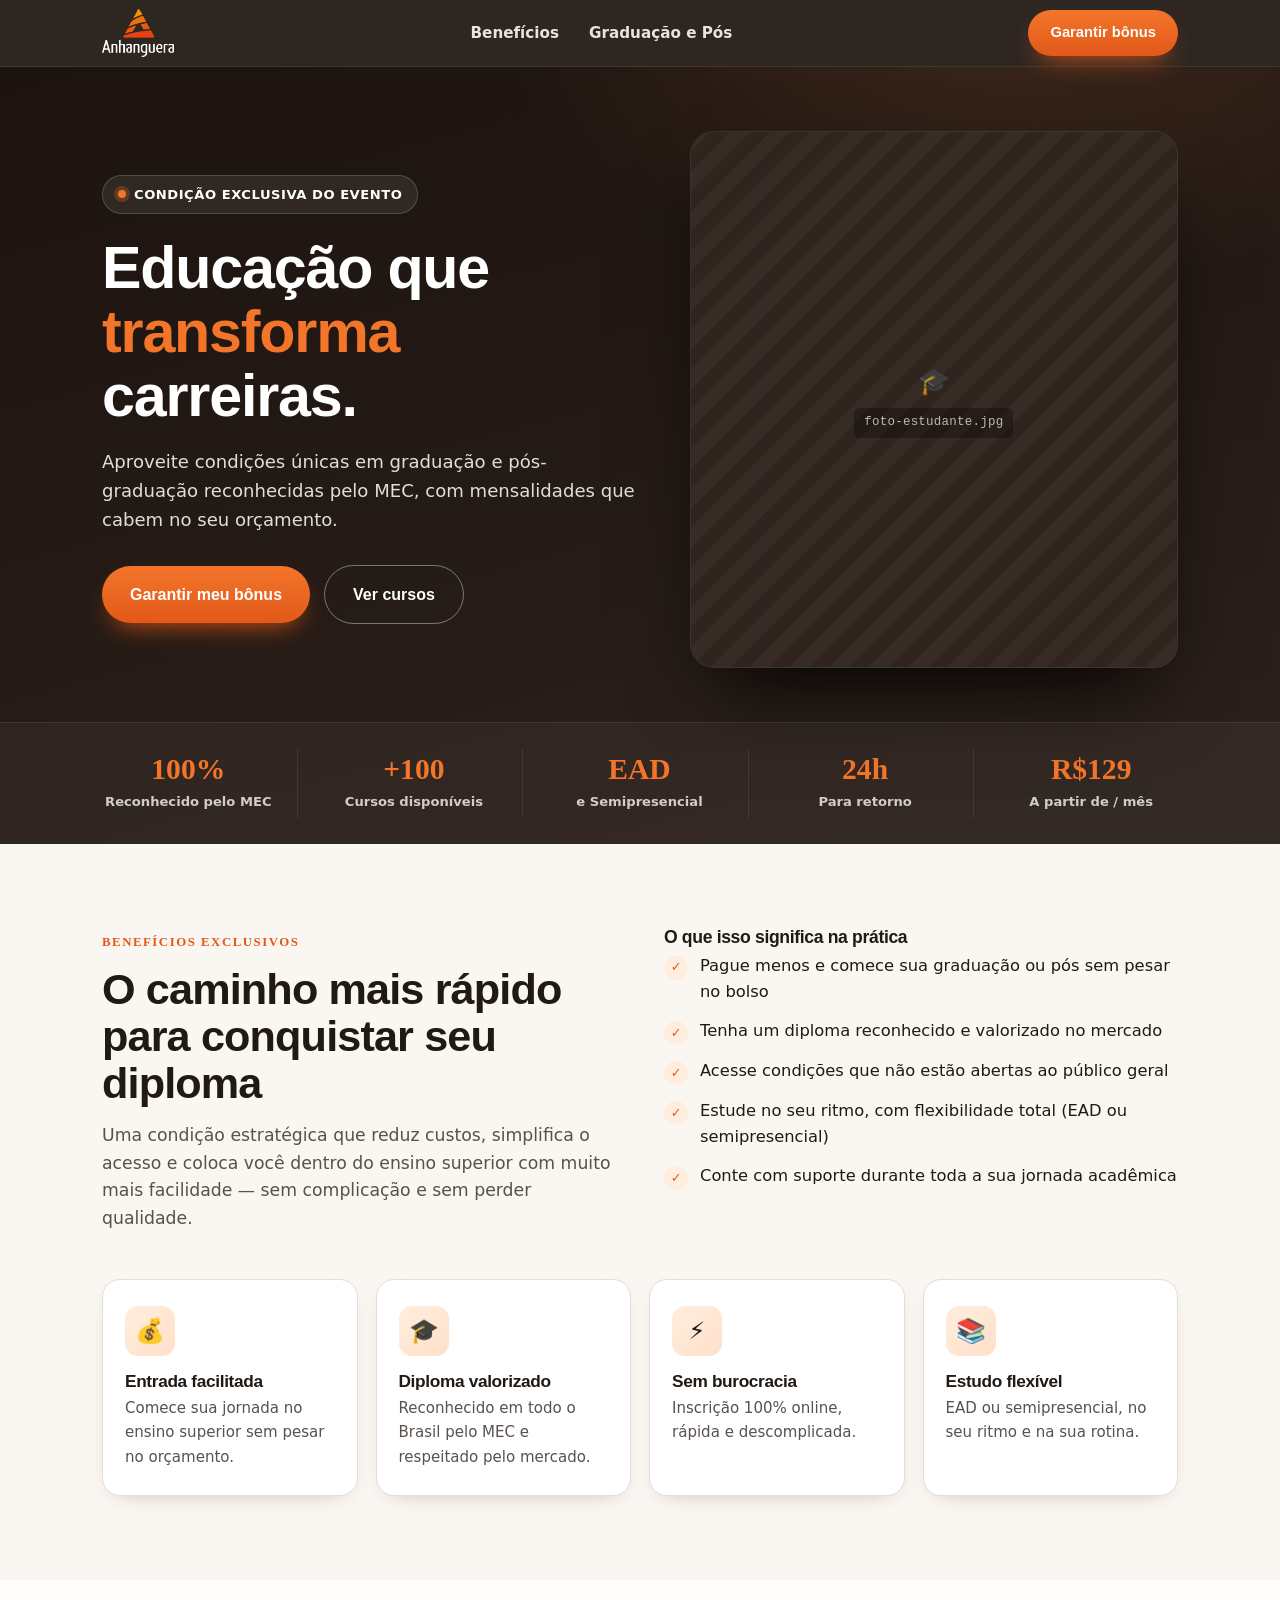
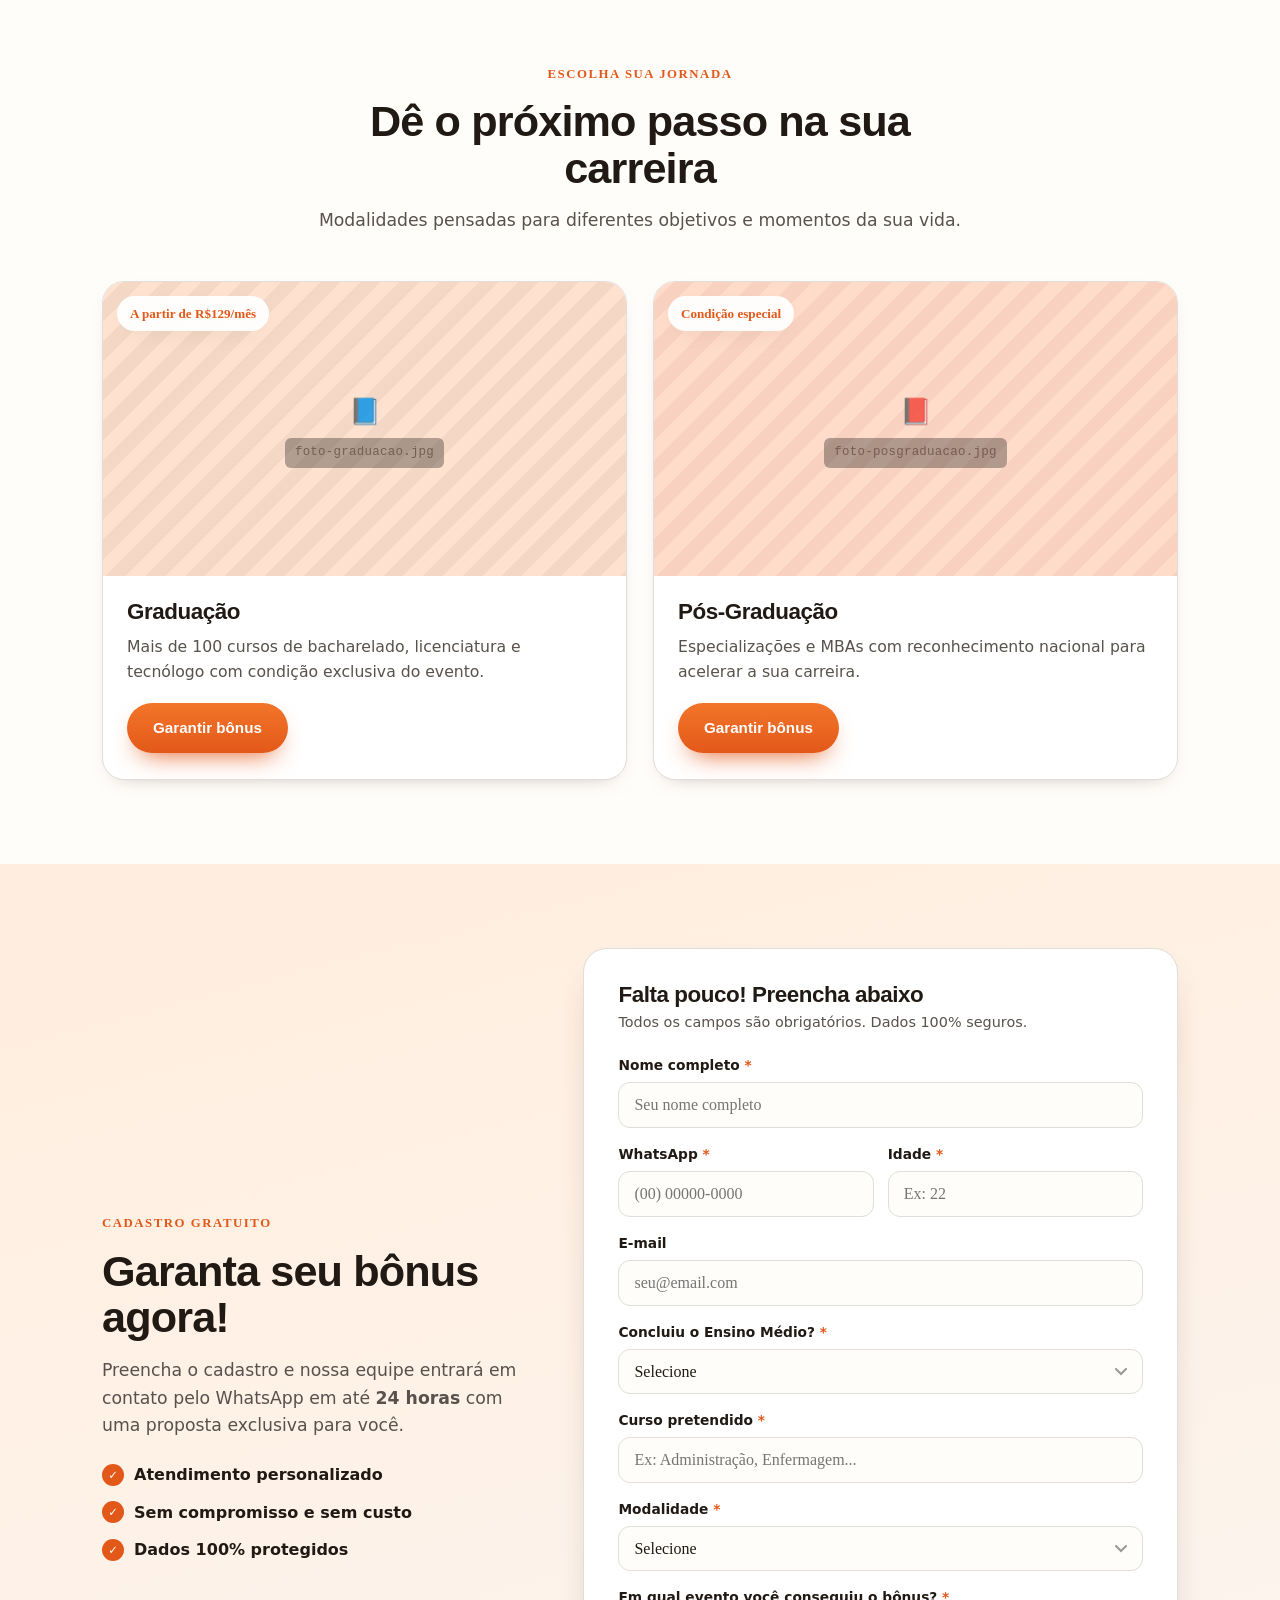
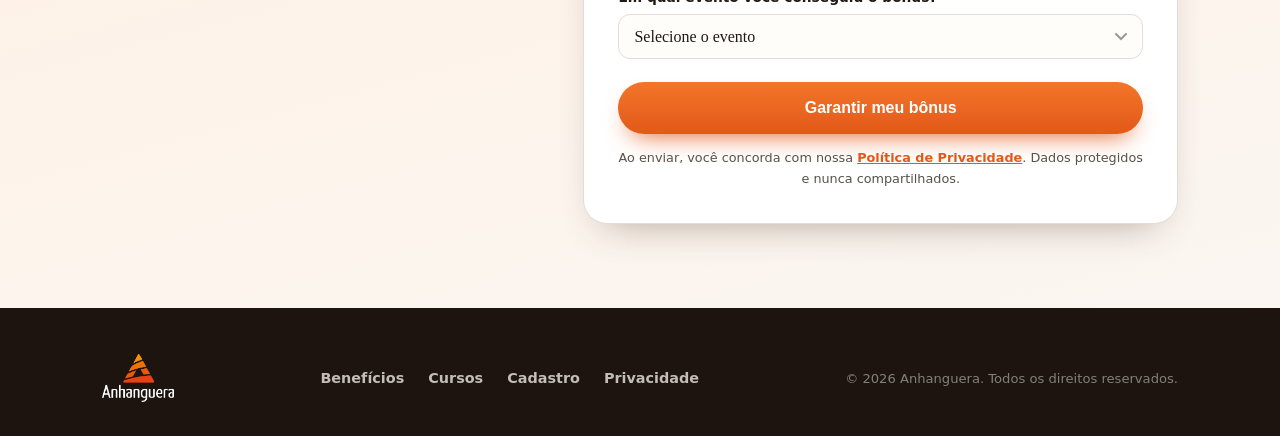
==== index.html @ 23a94a37 "Mudança de textos" ====
<!DOCTYPE html>
<html lang="pt-BR">
<head>
<meta charset="UTF-8" />
<meta name="viewport" content="width=device-width, initial-scale=1.0" />
<title>Educação que transforma vidas — Anhanguera</title>
<meta name="description" content="Condições exclusivas em graduação e pós-graduação. Garanta seu desconto no evento." />
<!-- Security headers -->
<meta http-equiv="Content-Security-Policy" content="default-src 'self'; script-src 'self'; style-src 'self' 'unsafe-inline' https://fonts.googleapis.com; font-src 'self' https://fonts.gstatic.com; img-src 'self' data: blob:; connect-src 'self' https://script.google.com https://script.googleusercontent.com; frame-ancestors 'none'; base-uri 'self'; object-src 'none'; form-action 'self';" />
<meta name="referrer" content="strict-origin-when-cross-origin" />
<link rel="icon" type="image/png" href="assets/anhanguera-logo-colorido-vertical2.png" />
<link rel="preconnect" href="https://fonts.googleapis.com" />
<link rel="preconnect" href="https://fonts.gstatic.com" crossorigin />
<link href="https://fonts.googleapis.com/css2?family=Montserrat:wght@600;700;800;900&family=Manrope:wght@400;500;600;700&display=swap" rel="stylesheet" />
<link rel="stylesheet" href="style.css" />
<script src="script.js" defer></script>
</head>
<body>

<!-- ============ HEADER ============ -->
<header>
  <div class="wrap nav">
    <a class="logo" href="#top" aria-label="Anhanguera">
      <img src="assets/anhanguera-logo-colorido-vertical.png" alt="Anhanguera" class="logo-img" />
    </a>
    <nav class="nav-links">
      <a href="#beneficios">Benefícios</a>
      <a href="#cursos">Graduação e Pós</a>
    </nav>
    <a href="#formulario" class="btn">Garantir bônus</a>
  </div>
</header>

<!-- ============ HERO ============ -->
<section class="hero" id="top" data-screen-label="Hero">
  <div class="wrap">
    <div class="hero-grid">
      <div class="hero-text reveal">
        <span class="pill"><span class="dot"></span>Condição exclusiva do evento</span>
        <h1>Educação que <em>transforma</em> carreiras.</h1>
        <p class="lead">Aproveite condições únicas em graduação e pós-graduação reconhecidas pelo MEC, com mensalidades que cabem no seu orçamento.</p>
        <div class="hero-cta">
          <a href="#formulario" class="btn">Garantir meu bônus</a>
          <a href="#cursos" class="btn btn-ghost">Ver cursos</a>
        </div>

      </div>
      <div class="hero-visual reveal">
        <div class="hero-img">
          <div class="ph">
            <span class="ico">🎓</span>
            <code>foto-estudante.jpg</code>
          </div>

        </div>
      </div>
    </div>
  </div>
  <div class="stats">
    <div class="wrap stats-inner">
      <div class="stat"><div class="n">100%</div><div class="l">Reconhecido pelo MEC</div></div>
      <div class="stat"><div class="n">+100</div><div class="l">Cursos disponíveis</div></div>
      <div class="stat"><div class="n">EAD</div><div class="l">e Semipresencial</div></div>
      <div class="stat"><div class="n">24h</div><div class="l">Para retorno</div></div>
      <div class="stat"><div class="n">R$129</div><div class="l">A partir de / mês</div></div>
    </div>
  </div>
</section>

<!-- ============ BENEFITS ============ -->
<section class="block benefits" id="beneficios" data-screen-label="Benefícios">
  <div class="wrap">
    <div class="ben-top">
      <div class="reveal">
        <span class="eyebrow">Benefícios exclusivos</span>
        <h2 class="section-title">O caminho mais rápido para conquistar seu diploma</h2>
        <p class="section-sub">Uma condição estratégica que reduz custos, simplifica o acesso e coloca você dentro do ensino superior com muito mais facilidade — sem complicação e sem perder qualidade.</p>
      </div>
      <div class="reveal">
        <h4 style="font-size:1.1rem;font-weight:700;margin-bottom:6px">O que isso significa na prática</h4>
        <ul class="check-list">
          <li><span class="ck">✓</span> Pague menos e comece sua graduação ou pós sem pesar no bolso</li>
          <li><span class="ck">✓</span> Tenha um diploma reconhecido e valorizado no mercado</li>
          <li><span class="ck">✓</span> Acesse condições que não estão abertas ao público geral</li>
          <li><span class="ck">✓</span> Estude no seu ritmo, com flexibilidade total (EAD ou semipresencial)</li>
          <li><span class="ck">✓</span> Conte com suporte durante toda a sua jornada acadêmica</li>
        </ul>
      </div>
    </div>
    <div class="ben-grid">
      <div class="ben-card reveal"><div class="ico">💰</div><h4>Entrada facilitada</h4><p>Comece sua jornada no ensino superior sem pesar no orçamento.</p></div>
      <div class="ben-card reveal"><div class="ico">🎓</div><h4>Diploma valorizado</h4><p>Reconhecido em todo o Brasil pelo MEC e respeitado pelo mercado.</p></div>
      <div class="ben-card reveal"><div class="ico">⚡</div><h4>Sem burocracia</h4><p>Inscrição 100% online, rápida e descomplicada.</p></div>
      <div class="ben-card reveal"><div class="ico">📚</div><h4>Estudo flexível</h4><p>EAD ou semipresencial, no seu ritmo e na sua rotina.</p></div>
    </div>
  </div>
</section>

<!-- ============ COURSES ============ -->
<section class="block" id="cursos" data-screen-label="Cursos">
  <div class="wrap">
    <div class="courses-head reveal">
      <span class="eyebrow">Escolha sua jornada</span>
      <h2 class="section-title" style="text-align:center">Dê o próximo passo na sua carreira</h2>
      <p class="section-sub">Modalidades pensadas para diferentes objetivos e momentos da sua vida.</p>
    </div>
    <div class="course-grid">
      <article class="course-card reveal">
        <div class="course-media">
          <div class="ph" style="background:repeating-linear-gradient(135deg,oklch(0.93 0.04 55) 0 14px,oklch(0.9 0.04 55) 14px 28px);color:oklch(0.5 0.03 50)">
            <span class="ico">📘</span><code>foto-graduacao.jpg</code>
          </div>
          <span class="course-tag">A partir de R$129/mês</span>
        </div>
        <div class="course-body">
          <h3>Graduação</h3>
          <p>Mais de 100 cursos de bacharelado, licenciatura e tecnólogo com condição exclusiva do evento.</p>
          <a href="#formulario" class="btn">Garantir bônus</a>
        </div>
      </article>
      <article class="course-card reveal">
        <div class="course-media">
          <div class="ph" style="background:repeating-linear-gradient(135deg,oklch(0.92 0.05 45) 0 14px,oklch(0.89 0.05 45) 14px 28px);color:oklch(0.5 0.04 45)">
            <span class="ico">📕</span><code>foto-posgraduacao.jpg</code>
          </div>
          <span class="course-tag">Condição especial</span>
        </div>
        <div class="course-body">
          <h3>Pós-Graduação</h3>
          <p>Especializações e MBAs com reconhecimento nacional para acelerar a sua carreira.</p>
          <a href="#formulario" class="btn">Garantir bônus</a>
        </div>
      </article>
    </div>
  </div>
</section>

<!-- ============ FORM ============ -->
<section class="form-section" id="formulario" data-screen-label="Formulário">
  <div class="wrap">
    <div class="form-shell">
      <div class="form-copy reveal">
        <span class="eyebrow">Cadastro gratuito</span>
        <h2 class="section-title">Garanta seu bônus agora!</h2>
        <p>Preencha o cadastro e nossa equipe entrará em contato pelo WhatsApp em até <strong>24 horas</strong> com uma proposta exclusiva para você.</p>
        <ul class="form-perks">
          <li><span class="ck">✓</span> Atendimento personalizado</li>
          <li><span class="ck">✓</span> Sem compromisso e sem custo</li>
          <li><span class="ck">✓</span> Dados 100% protegidos</li>
        </ul>
      </div>

      <div class="form-card reveal" id="formCard">
        <div class="form-body">
          <h3>Falta pouco! Preencha abaixo</h3>
          <p class="small">Todos os campos são obrigatórios. Dados 100% seguros.</p>
          <form id="leadForm" novalidate>
            <div class="field">
              <label for="nome">Nome completo <span class="req">*</span></label>
              <input type="text" id="nome" name="nome" autocomplete="name" placeholder="Seu nome completo" required />
              <span class="err">Informe seu nome.</span>
            </div>
            <div class="row2">
              <div class="field">
                <label for="whatsapp">WhatsApp <span class="req">*</span></label>
                <input type="tel" id="whatsapp" name="whatsapp" inputmode="numeric" autocomplete="tel" placeholder="(00) 00000-0000" required />
                <span class="err">Informe um WhatsApp válido.</span>
              </div>
              <div class="field">
                <label for="idade">Idade <span class="req">*</span></label>
                <input type="number" id="idade" name="idade" min="14" max="100" inputmode="numeric" placeholder="Ex: 22" required />
                <span class="err">Informe sua idade.</span>
              </div>
            </div>
            <div class="field">
              <label for="email">E-mail</label>
              <input type="email" id="email" name="email" autocomplete="email" placeholder="seu@email.com" />
              <span class="err">Informe um e-mail válido.</span>
            </div>
            <div class="field">
              <label for="ensinoMedio">Concluiu o Ensino Médio? <span class="req">*</span></label>
              <select id="ensinoMedio" name="ensinoMedio" required>
                <option value="" disabled selected>Selecione</option>
                <option value="Sim">Sim</option>
                <option value="Não">Não</option>
              </select>
              <span class="err">Selecione uma opção.</span>
            </div>
            <div class="field">
              <label for="curso">Curso pretendido <span class="req">*</span></label>
              <input type="text" id="curso" name="curso" placeholder="Ex: Administração, Enfermagem..." required />
              <span class="err">Informe o curso de interesse.</span>
            </div>
            <div class="field">
              <label for="modalidade">Modalidade <span class="req">*</span></label>
              <select id="modalidade" name="modalidade" required>
                <option value="" disabled selected>Selecione</option>
                <option value="EAD">EAD</option>
                <option value="Semipresencial">Semipresencial</option>
              </select>
              <span class="err">Selecione uma modalidade.</span>
            </div>
            <div class="field">
              <label for="evento">Em qual evento você conseguiu o bônus? <span class="req">*</span></label>
              <select id="evento" name="evento" required>
                <option value="" disabled selected>Selecione o evento</option>
                <option value="Paróquia">Paróquia</option>
              </select>
              <span class="err">Selecione o evento.</span>
            </div>
            <button type="submit" class="btn" id="submitBtn">Garantir meu bônus</button>
            <!-- honeypot anti-spam: bots preenchem, humanos não -->
            <input type="text" name="website" id="hp_website" autocomplete="off" tabindex="-1" aria-hidden="true" style="display:none!important;position:absolute;left:-9999px;width:0;height:0" />
            <p class="form-disclaimer">Ao enviar, você concorda com nossa <a href="legal.html" target="_blank" rel="noopener noreferrer">Política de Privacidade</a>. Dados protegidos e nunca compartilhados.</p>
          </form>
        </div>
        <div class="form-success">
          <div class="emoji">🎉</div>
          <h3>Cadastro realizado!</h3>
          <p>Nossa equipe entrará em contato pelo WhatsApp em até <strong>24 horas</strong> com uma proposta exclusiva para você!</p>
        </div>
      </div>
    </div>
  </div>
</section>

<!-- ============ FOOTER ============ -->
<footer>
  <div class="wrap foot-inner">
    <a class="logo" href="#top"><img src="assets/anhanguera-logo-colorido-vertical.png" alt="Anhanguera" class="logo-img" /></a>
    <nav class="foot-links">
      <a href="#beneficios">Benefícios</a>
      <a href="#cursos">Cursos</a>
      <a href="#formulario">Cadastro</a>
      <a href="legal.html">Privacidade</a>
    </nav>
    <p class="foot-copy">© 2026 Anhanguera. Todos os direitos reservados.</p>
  </div>
</footer>

<!-- sticky mobile cta -->
<div class="mobile-cta">
  <a href="#formulario" class="btn">Garantir meu bônus</a>
</div>

</body>
</html>
---- style.css ----
:root{
  --orange:        oklch(0.70 0.175 47);
  --orange-strong: oklch(0.635 0.185 41);
  --orange-soft:   oklch(0.96 0.03 60);
  --ink:           oklch(0.22 0.015 55);
  --ink-soft:      oklch(0.44 0.012 55);
  --bg:            oklch(0.995 0.004 80);
  --bg-warm:       oklch(0.975 0.008 70);
  --line:          oklch(0.90 0.008 70);
  --dark:          oklch(0.20 0.018 50);
  --dark-2:        oklch(0.26 0.02 48);
  --white:         oklch(0.995 0.003 80);
  --radius:        18px;
  --shadow:        0 18px 40px -22px oklch(0.30 0.05 50 / 0.45);
  --shadow-sm:     0 8px 22px -16px oklch(0.30 0.05 50 / 0.5);
  --maxw:          1120px;
}
*{box-sizing:border-box;margin:0;padding:0}
html{scroll-behavior:smooth}
body{
  font-family:'Manrope',system-ui,sans-serif;
  color:var(--ink);
  background:var(--bg);
  line-height:1.6;
  -webkit-font-smoothing:antialiased;
  overflow-x:hidden;
}
h1,h2,h3,h4{font-family:'Montserrat',sans-serif;line-height:1.08;letter-spacing:-0.02em;color:var(--ink)}
a{color:inherit;text-decoration:none}
img{max-width:100%;display:block}
.wrap{width:100%;max-width:var(--maxw);margin:0 auto;padding:0 22px}
.accent{color:var(--orange-strong)}

/* ---------- buttons ---------- */
.btn{
  display:inline-flex;align-items:center;justify-content:center;gap:.5rem;
  font-family:'Montserrat',sans-serif;font-weight:700;font-size:1rem;
  padding:16px 28px;border-radius:999px;border:none;cursor:pointer;
  background:linear-gradient(180deg,var(--orange),var(--orange-strong));
  color:#fff;box-shadow:0 12px 26px -12px var(--orange-strong);
  transition:transform .18s ease, box-shadow .18s ease, filter .18s ease;
  text-align:center;
}
.btn:hover{transform:translateY(-2px);filter:brightness(1.04);box-shadow:0 18px 32px -14px var(--orange-strong)}
.btn:active{transform:translateY(0)}
.btn-ghost{
  background:transparent;color:#fff;border:1.5px solid oklch(1 0 0 / 0.4);box-shadow:none;
}
.btn-ghost:hover{background:oklch(1 0 0 / 0.1);filter:none}

/* ---------- header ---------- */
header{
  position:sticky;top:0;z-index:50;
  background:oklch(0.20 0.018 50 / 0.92);
  backdrop-filter:blur(10px);
  border-bottom:1px solid oklch(1 0 0 / 0.08);
}
.nav{display:flex;align-items:center;justify-content:space-between;height:66px}
.logo{display:flex;align-items:center;gap:10px;color:#fff;font-family:'Montserrat';font-weight:800;font-size:1.18rem;letter-spacing:-0.01em}
.logo .mark{width:34px;height:34px;border-radius:9px;background:linear-gradient(135deg,var(--orange),var(--orange-strong));display:grid;place-items:center;font-size:1.1rem;color:#fff;font-weight:900}
.logo-img{height:48px;width:auto;display:block}
.nav-links{display:flex;gap:30px;align-items:center}
.nav-links a{color:oklch(0.92 0.01 70);font-weight:600;font-size:.95rem;transition:color .15s}
.nav-links a:hover{color:var(--orange)}
.nav .btn{padding:11px 22px;font-size:.92rem}
.nav-cta-text{display:inline}
@media(max-width:860px){.nav-links{display:none}}

/* ---------- hero ---------- */
.hero{
  position:relative;
  background:
    radial-gradient(900px 500px at 80% -10%, oklch(0.30 0.04 48), transparent 60%),
    linear-gradient(165deg,var(--dark),var(--dark-2));
  color:#fff;padding:64px 0 0;overflow:hidden;
}
.hero-grid{display:grid;grid-template-columns:1.05fr 0.95fr;gap:48px;align-items:center}
.pill{
  display:inline-flex;align-items:center;gap:8px;
  background:oklch(1 0 0 / 0.08);border:1px solid oklch(1 0 0 / 0.16);
  color:#fff;font-weight:600;font-size:.82rem;letter-spacing:.04em;text-transform:uppercase;
  padding:8px 15px;border-radius:999px;margin-bottom:22px;
}
.pill .dot{width:8px;height:8px;border-radius:50%;background:var(--orange);box-shadow:0 0 0 4px oklch(0.70 0.175 47 / 0.25)}
.hero h1{font-size:clamp(2.3rem,5.2vw,3.7rem);font-weight:900;color:#fff}
.hero h1 em{font-style:normal;color:var(--orange);display:inline}
.hero p.lead{color:oklch(0.9 0.01 70);font-size:1.13rem;margin:20px 0 30px;max-width:30em}
.hero-cta{display:flex;gap:14px;flex-wrap:wrap;align-items:center}
.hero-note{color:oklch(0.78 0.01 70);font-size:.85rem;margin-top:16px;display:flex;align-items:center;gap:8px}
.hero-img{
  position:relative;border-radius:24px;overflow:hidden;aspect-ratio:4/4.4;
  box-shadow:0 40px 80px -30px #000;border:1px solid oklch(1 0 0 / 0.1);
}
.badge-float{
  position:absolute;left:18px;bottom:18px;
  background:oklch(1 0 0 / 0.95);color:var(--ink);border-radius:14px;padding:12px 16px;
  box-shadow:var(--shadow);backdrop-filter:blur(4px);
}
.badge-float .big{font-family:'Montserrat';font-weight:900;font-size:1.5rem;color:var(--orange-strong);line-height:1}
.badge-float .small{font-size:.78rem;color:var(--ink-soft);font-weight:600}

/* image placeholder */
.ph{
  width:100%;height:100%;
  background:
    repeating-linear-gradient(135deg, oklch(0.30 0.02 50) 0 14px, oklch(0.27 0.02 50) 14px 28px);
  display:grid;place-content:center;text-align:center;gap:6px;color:oklch(0.78 0.01 70);
}
.ph code{font-family:ui-monospace,monospace;font-size:.78rem;background:oklch(0 0 0 / 0.3);padding:5px 10px;border-radius:6px;letter-spacing:.02em}
.ph .ico{font-size:1.6rem;opacity:.8}

/* ---------- stats strip ---------- */
.stats{
  margin-top:54px;background:oklch(1 0 0 / 0.04);border-top:1px solid oklch(1 0 0 / 0.08);
}
.stats-inner{display:grid;grid-template-columns:repeat(5,1fr);gap:8px;padding:26px 0}
.stat{text-align:center;padding:6px 10px;border-right:1px solid oklch(1 0 0 / 0.08)}
.stat:last-child{border-right:none}
.stat .n{font-family:'Montserrat';font-weight:900;font-size:1.85rem;color:var(--orange);line-height:1}
.stat .l{color:oklch(0.85 0.01 70);font-size:.82rem;font-weight:600;margin-top:6px}
@media(max-width:860px){
  .hero-grid{grid-template-columns:1fr;gap:34px}
  .hero-img{aspect-ratio:4/3.4;max-width:460px;margin:0 auto;width:100%}
  .stats-inner{grid-template-columns:repeat(2,1fr);gap:18px}
  .stat{border-right:none;border-bottom:1px solid oklch(1 0 0 / 0.08);padding-bottom:14px}
  .stat:nth-last-child(-n+1){border-bottom:none}
}

/* ---------- section base ---------- */
section.block{padding:84px 0}
.eyebrow{
  display:inline-block;font-family:'Montserrat';font-weight:700;font-size:.8rem;letter-spacing:.12em;
  text-transform:uppercase;color:var(--orange-strong);margin-bottom:14px;
}
.section-title{font-size:clamp(1.8rem,4vw,2.7rem);font-weight:800;max-width:16em}
.section-sub{color:var(--ink-soft);font-size:1.08rem;margin-top:16px;max-width:40em}

/* ---------- benefits ---------- */
.benefits{background:var(--bg-warm)}
.ben-top{display:grid;grid-template-columns:1fr 1fr;gap:48px;align-items:start;margin-bottom:46px}
.check-list{list-style:none;display:flex;flex-direction:column;gap:13px;margin-top:6px}
.check-list li{display:flex;gap:12px;align-items:flex-start;font-size:1.02rem;color:var(--ink)}
.check-list .ck{flex:none;width:24px;height:24px;border-radius:50%;background:var(--orange-soft);color:var(--orange-strong);display:grid;place-items:center;font-weight:900;font-size:.8rem;margin-top:3px}
.ben-grid{display:grid;grid-template-columns:repeat(4,1fr);gap:18px}
.ben-card{
  background:#fff;border:1px solid var(--line);border-radius:var(--radius);padding:26px 22px;
  box-shadow:var(--shadow-sm);transition:transform .2s ease, box-shadow .2s ease;
}
.ben-card:hover{transform:translateY(-5px);box-shadow:var(--shadow)}
.ben-card .ico{
  width:50px;height:50px;border-radius:13px;display:grid;place-items:center;font-size:1.5rem;
  background:linear-gradient(135deg,var(--orange-soft),oklch(0.93 0.05 55));margin-bottom:16px;
}
.ben-card h4{font-size:1.08rem;font-weight:700;margin-bottom:6px}
.ben-card p{color:var(--ink-soft);font-size:.94rem}
@media(max-width:860px){.ben-top{grid-template-columns:1fr;gap:26px}.ben-grid{grid-template-columns:1fr 1fr}}
@media(max-width:520px){.ben-grid{grid-template-columns:1fr}}

/* ---------- courses ---------- */
.courses-head{text-align:center;display:flex;flex-direction:column;align-items:center;margin-bottom:46px}
.courses-head .section-sub{margin-inline:auto;text-align:center}
.course-grid{display:grid;grid-template-columns:1fr 1fr;gap:26px}
.course-card{
  border-radius:22px;overflow:hidden;background:#fff;border:1px solid var(--line);
  box-shadow:var(--shadow-sm);display:flex;flex-direction:column;
  transition:transform .2s ease, box-shadow .2s ease;
}
.course-card:hover{transform:translateY(-5px);box-shadow:var(--shadow)}
.course-media{position:relative;aspect-ratio:16/9}
.course-tag{
  position:absolute;top:14px;left:14px;background:oklch(1 0 0 / 0.95);color:var(--orange-strong);
  font-family:'Montserrat';font-weight:800;font-size:.82rem;padding:7px 13px;border-radius:999px;box-shadow:var(--shadow-sm);
}
.course-body{padding:24px 24px 26px;display:flex;flex-direction:column;gap:10px;flex:1}
.course-body h3{font-size:1.4rem;font-weight:800}
.course-body p{color:var(--ink-soft);font-size:.98rem;flex:1}
.course-body .btn{margin-top:8px;align-self:flex-start;padding:13px 26px;font-size:.95rem}
@media(max-width:760px){.course-grid{grid-template-columns:1fr}}


/* ---------- form ---------- */
.form-section{background:linear-gradient(165deg,var(--orange-soft),var(--bg-warm));padding:84px 0}
.form-shell{display:grid;grid-template-columns:0.85fr 1.15fr;gap:42px;align-items:center}
.form-copy .section-title{max-width:11em}
.form-copy p{color:var(--ink-soft);font-size:1.08rem;margin-top:16px;max-width:30em}
.form-perks{list-style:none;margin-top:22px;display:flex;flex-direction:column;gap:12px}
.form-perks li{display:flex;gap:10px;align-items:center;font-weight:600;color:var(--ink)}
.form-perks .ck{flex:none;width:22px;height:22px;border-radius:50%;background:var(--orange-strong);color:#fff;display:grid;place-items:center;font-size:.72rem;font-weight:900}
.form-card{
  background:#fff;border-radius:24px;padding:34px;box-shadow:var(--shadow);border:1px solid var(--line);
}
.form-card h3{font-size:1.4rem;font-weight:800}
.form-card .small{color:var(--ink-soft);font-size:.9rem;margin-top:4px;margin-bottom:20px}
.field{margin-bottom:15px}
.field.half{display:inline-block}
.row2{display:grid;grid-template-columns:1fr 1fr;gap:14px}
label{display:block;font-weight:700;font-size:.86rem;margin-bottom:6px;color:var(--ink)}
label .req{color:var(--orange-strong)}
input,select{
  width:100%;font-family:'Manrope';font-size:1rem;color:var(--ink);
  padding:13px 15px;border:1.5px solid var(--line);border-radius:12px;background:var(--bg);
  transition:border-color .15s, box-shadow .15s;
}
input:focus,select:focus{outline:none;border-color:var(--orange);box-shadow:0 0 0 3px oklch(0.70 0.175 47 / 0.18)}
select{appearance:none;background-image:url("data:image/svg+xml,%3Csvg xmlns='http://www.w3.org/2000/svg' width='12' height='8' viewBox='0 0 12 8'%3E%3Cpath d='M1 1l5 5 5-5' stroke='%23999' stroke-width='2' fill='none' stroke-linecap='round'/%3E%3C/svg%3E");background-repeat:no-repeat;background-position:right 15px center;padding-right:38px}
.form-card .btn{width:100%;margin-top:8px;padding:17px}
.form-disclaimer{font-size:.8rem;color:var(--ink-soft);margin-top:14px;text-align:center}
.form-disclaimer a{color:var(--orange-strong);font-weight:600;text-decoration:underline}
.err{color:var(--orange-strong);font-size:.8rem;margin-top:5px;display:none;font-weight:600}
.field.invalid input,.field.invalid select{border-color:var(--orange-strong)}
.field.invalid .err{display:block}
/* success */
.form-success{display:none;text-align:center;padding:14px 6px}
.form-success .emoji{font-size:3rem;margin-bottom:10px}
.form-success h3{font-size:1.55rem;margin-bottom:10px}
.form-success p{color:var(--ink-soft);font-size:1.02rem;max-width:26em;margin:0 auto}
.form-card.done .form-body{display:none}
.form-card.done .form-success{display:block}
@media(max-width:860px){.form-shell{grid-template-columns:1fr;gap:30px}.form-card{padding:26px}}

/* ---------- footer ---------- */
footer{background:var(--dark);color:oklch(0.8 0.01 70);padding:46px 0 34px}
.foot-inner{display:flex;flex-direction:row;align-items:center;justify-content:space-between;gap:24px;flex-wrap:wrap}
.foot-links{display:flex;gap:24px;flex-wrap:wrap;justify-content:center}
.foot-links a{font-size:.9rem;font-weight:600}
.foot-links a:hover{color:var(--orange)}
.foot-copy{font-size:.82rem;color:oklch(0.6 0.01 70)}

/* sticky mobile cta */
.mobile-cta{
  position:fixed;left:0;right:0;bottom:0;z-index:60;padding:12px 16px;
  background:oklch(0.20 0.018 50 / 0.96);backdrop-filter:blur(8px);border-top:1px solid oklch(1 0 0 / 0.1);
  display:none;
}
.mobile-cta .btn{width:100%}
@media(max-width:860px){.mobile-cta{display:block}body{padding-bottom:74px}}

/* reveal on scroll */
.reveal{opacity:0;transform:translateY(22px);transition:opacity .6s ease, transform .6s ease}
.reveal.in{opacity:1;transform:none}
@media(prefers-reduced-motion:reduce){.reveal{opacity:1;transform:none}}
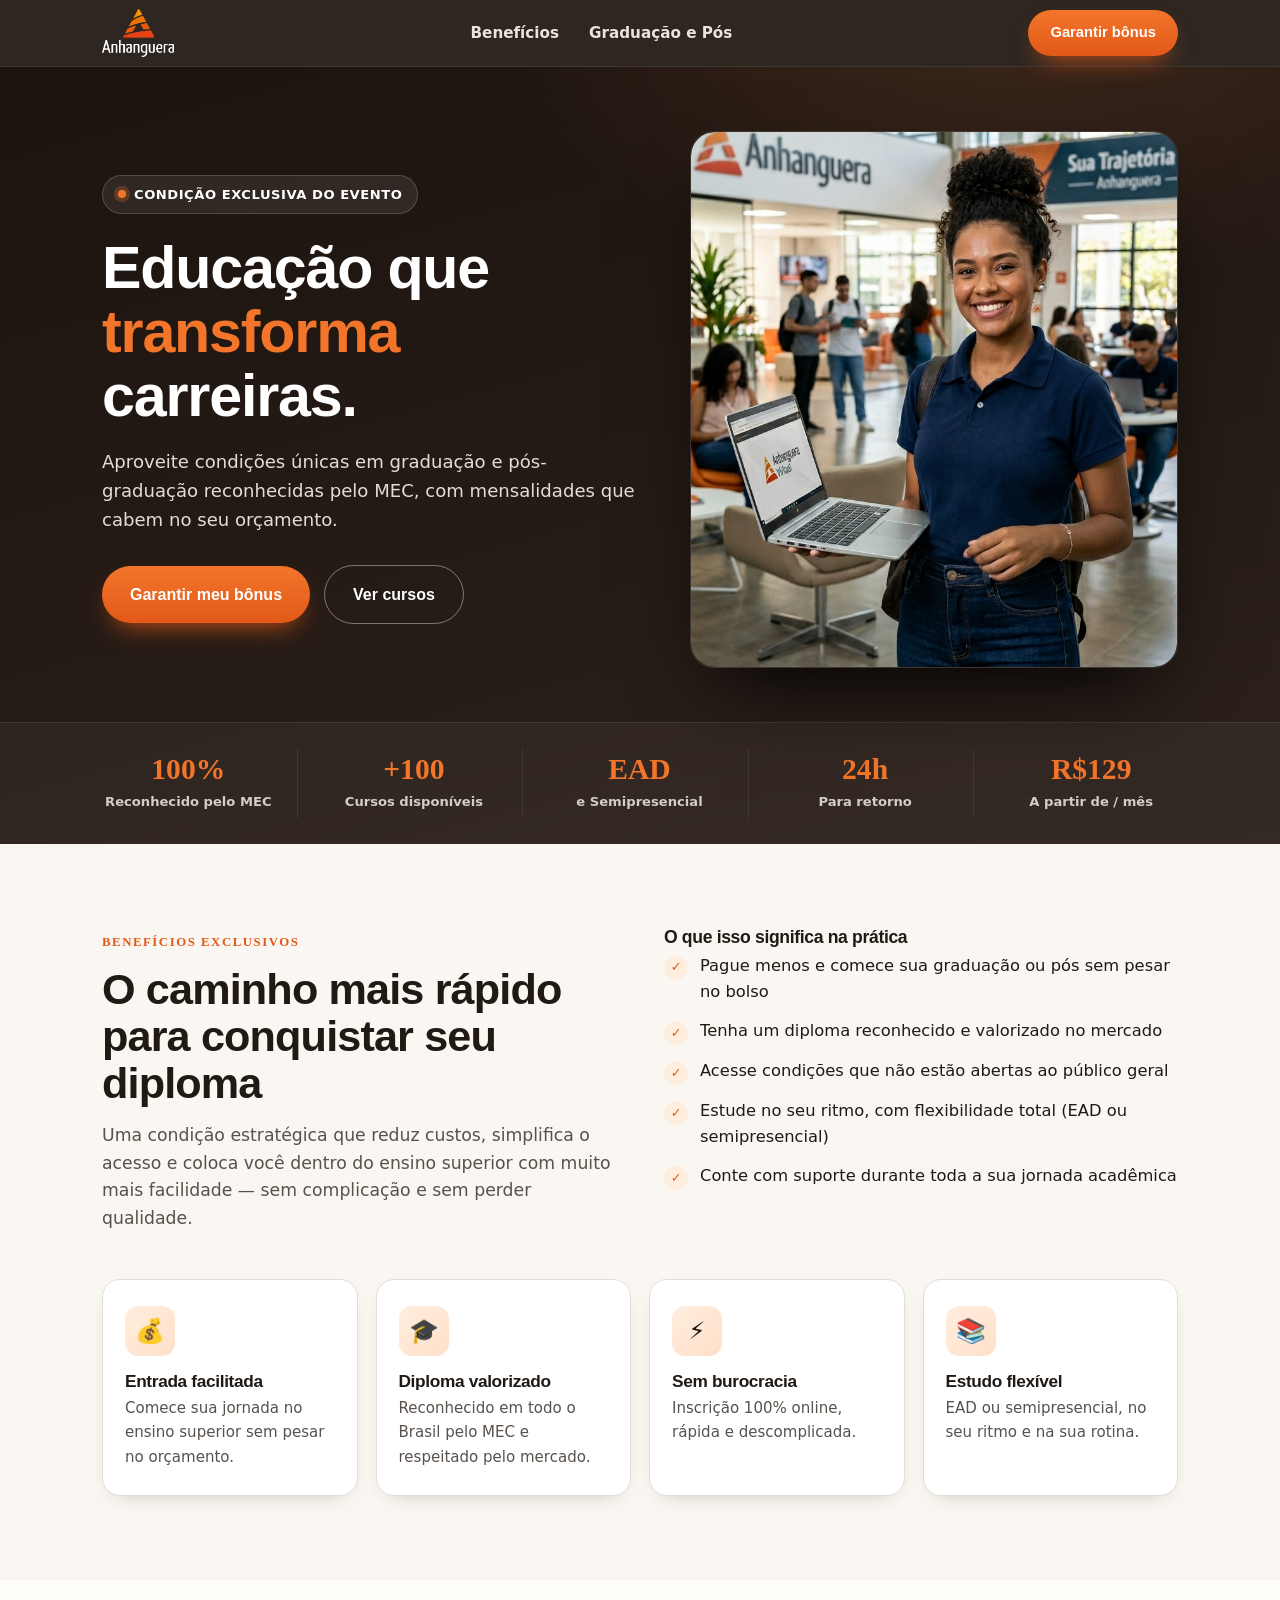
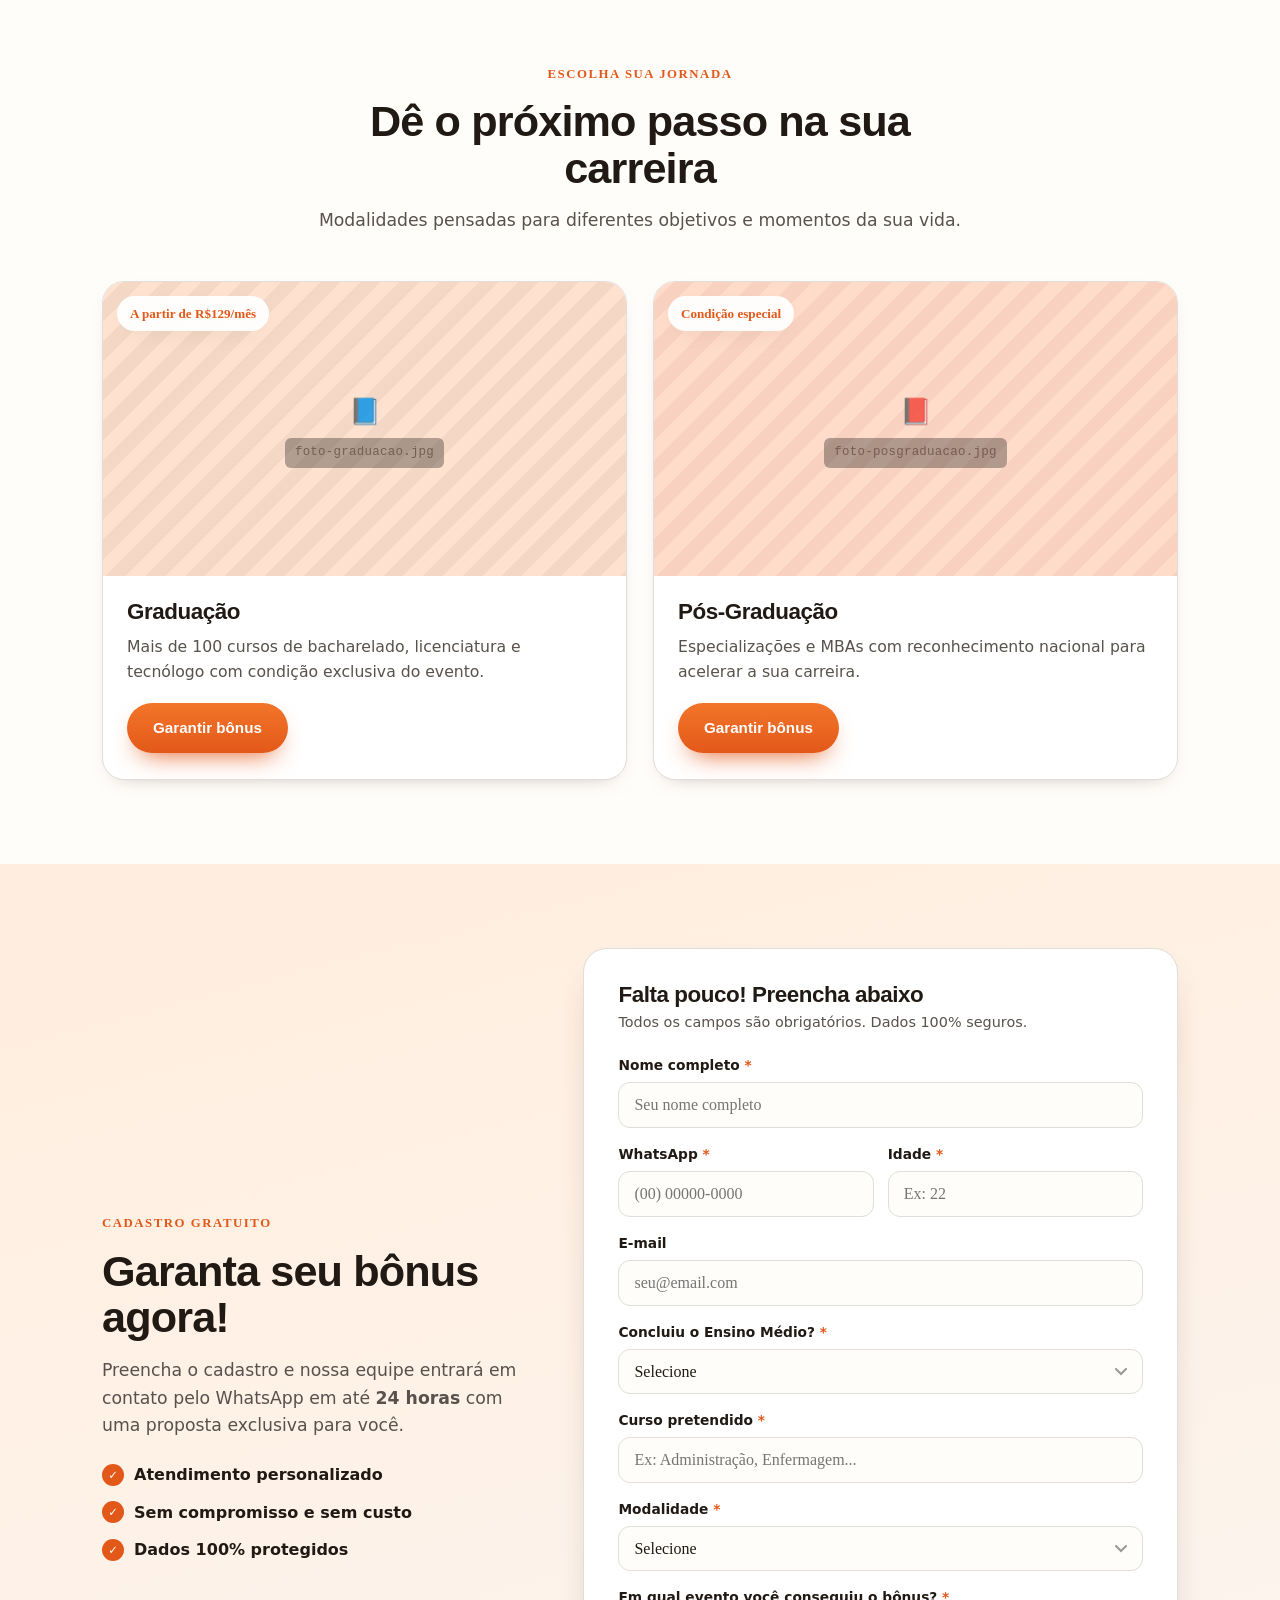
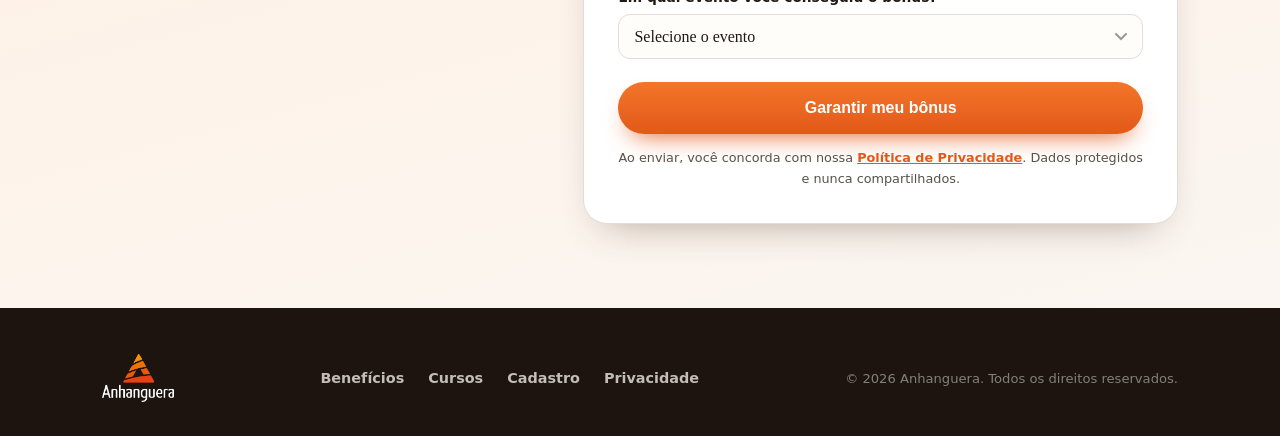
==== commit 9c225e99: "Imagem para o hero" ====
--- a/index.html
+++ b/index.html
@@ -47,11 +47,7 @@
       </div>
       <div class="hero-visual reveal">
         <div class="hero-img">
-          <div class="ph">
-            <span class="ico">🎓</span>
-            <code>foto-estudante.jpg</code>
-          </div>
-
+          <img src="assets/Gemini_Generated_Image_t9isikt9isikt9is.png" alt="Estudante Anhanguera" style="width:100%;height:100%;object-fit:cover;border-radius:inherit;">
         </div>
       </div>
     </div>
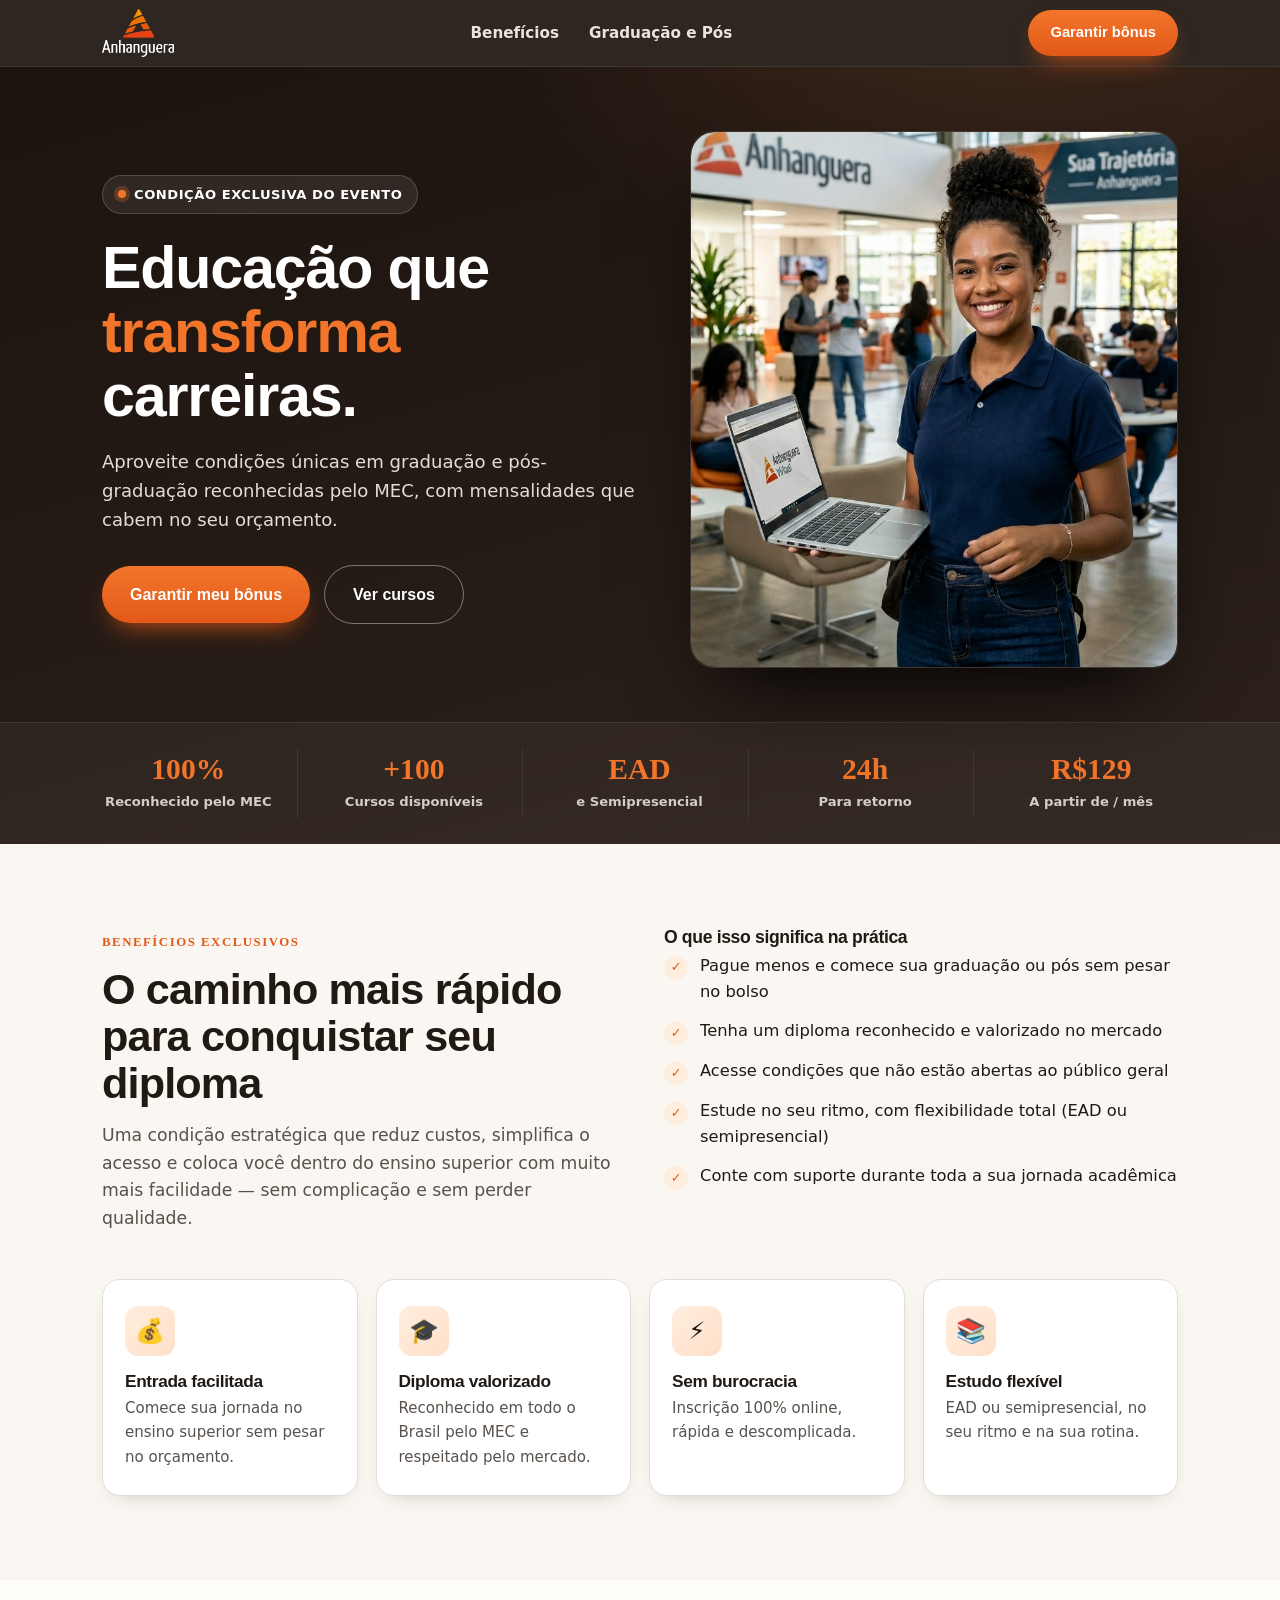
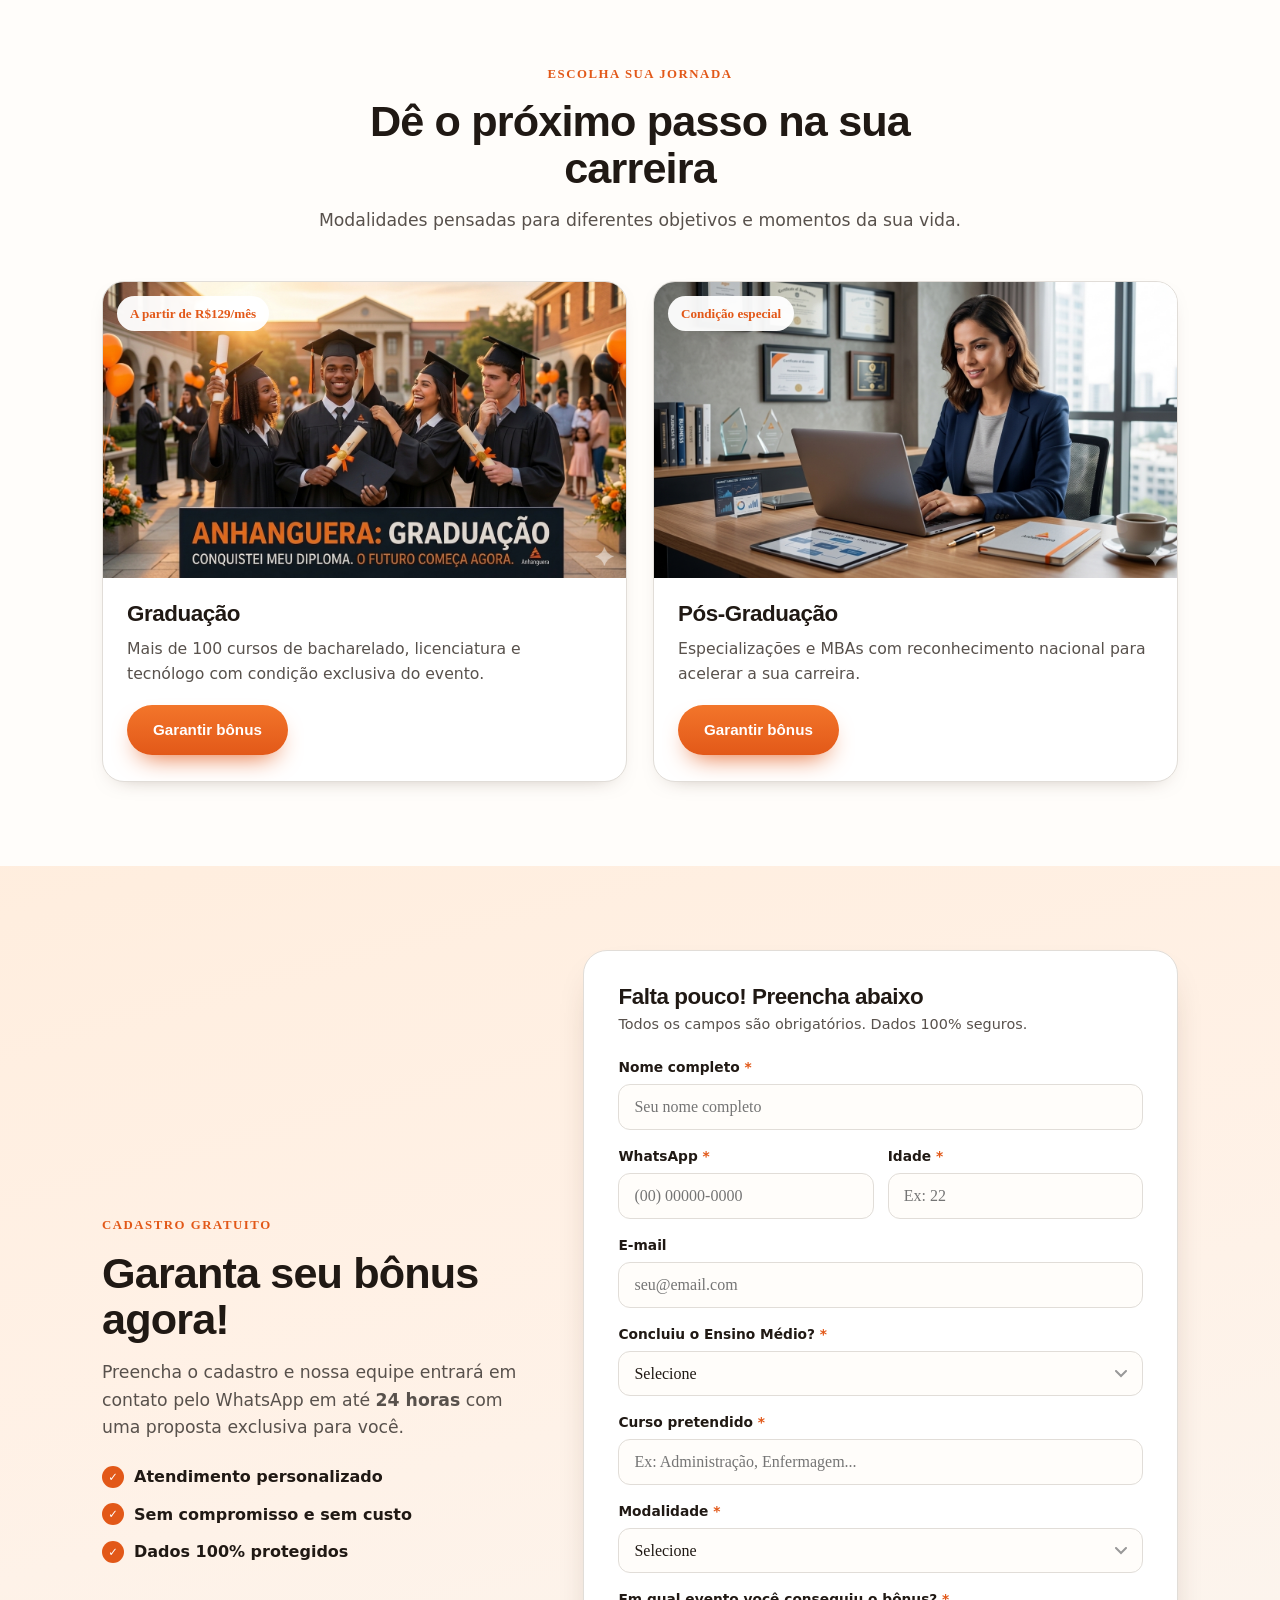
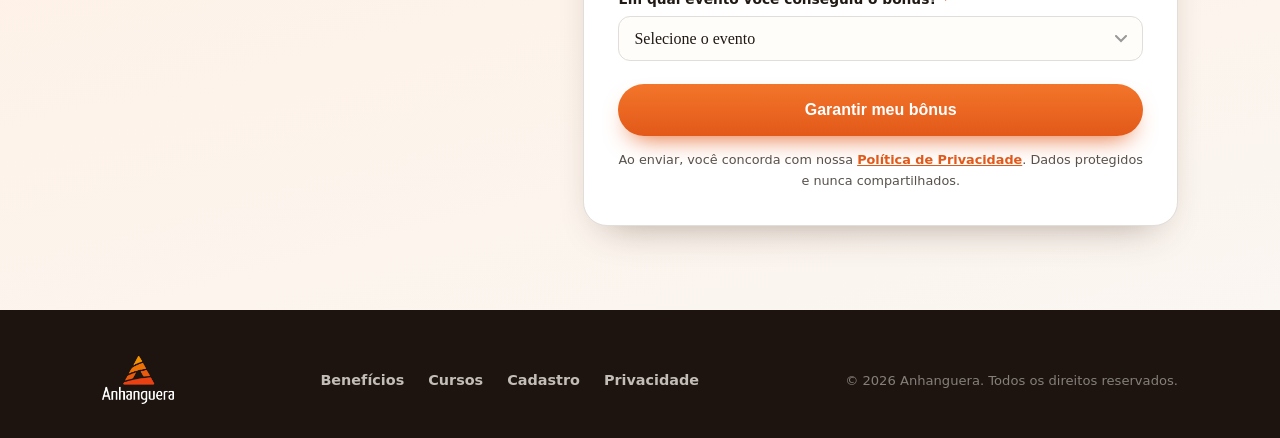
==== commit dffa428d: "Colocando imagens nos cards (imagens geradas por ia)" ====
--- a/index.html
+++ b/index.html
@@ -103,9 +103,7 @@
     <div class="course-grid">
       <article class="course-card reveal">
         <div class="course-media">
-          <div class="ph" style="background:repeating-linear-gradient(135deg,oklch(0.93 0.04 55) 0 14px,oklch(0.9 0.04 55) 14px 28px);color:oklch(0.5 0.03 50)">
-            <span class="ico">📘</span><code>foto-graduacao.jpg</code>
-          </div>
+          <img src="assets/graduacao.png" alt="Graduação Anhanguera" style="width:100%;height:100%;object-fit:cover;display:block;">
           <span class="course-tag">A partir de R$129/mês</span>
         </div>
         <div class="course-body">
@@ -116,9 +114,7 @@
       </article>
       <article class="course-card reveal">
         <div class="course-media">
-          <div class="ph" style="background:repeating-linear-gradient(135deg,oklch(0.92 0.05 45) 0 14px,oklch(0.89 0.05 45) 14px 28px);color:oklch(0.5 0.04 45)">
-            <span class="ico">📕</span><code>foto-posgraduacao.jpg</code>
-          </div>
+          <img src="assets/pos graduacao.png" alt="Pós-Graduação Anhanguera" style="width:100%;height:100%;object-fit:cover;display:block;">
           <span class="course-tag">Condição especial</span>
         </div>
         <div class="course-body">
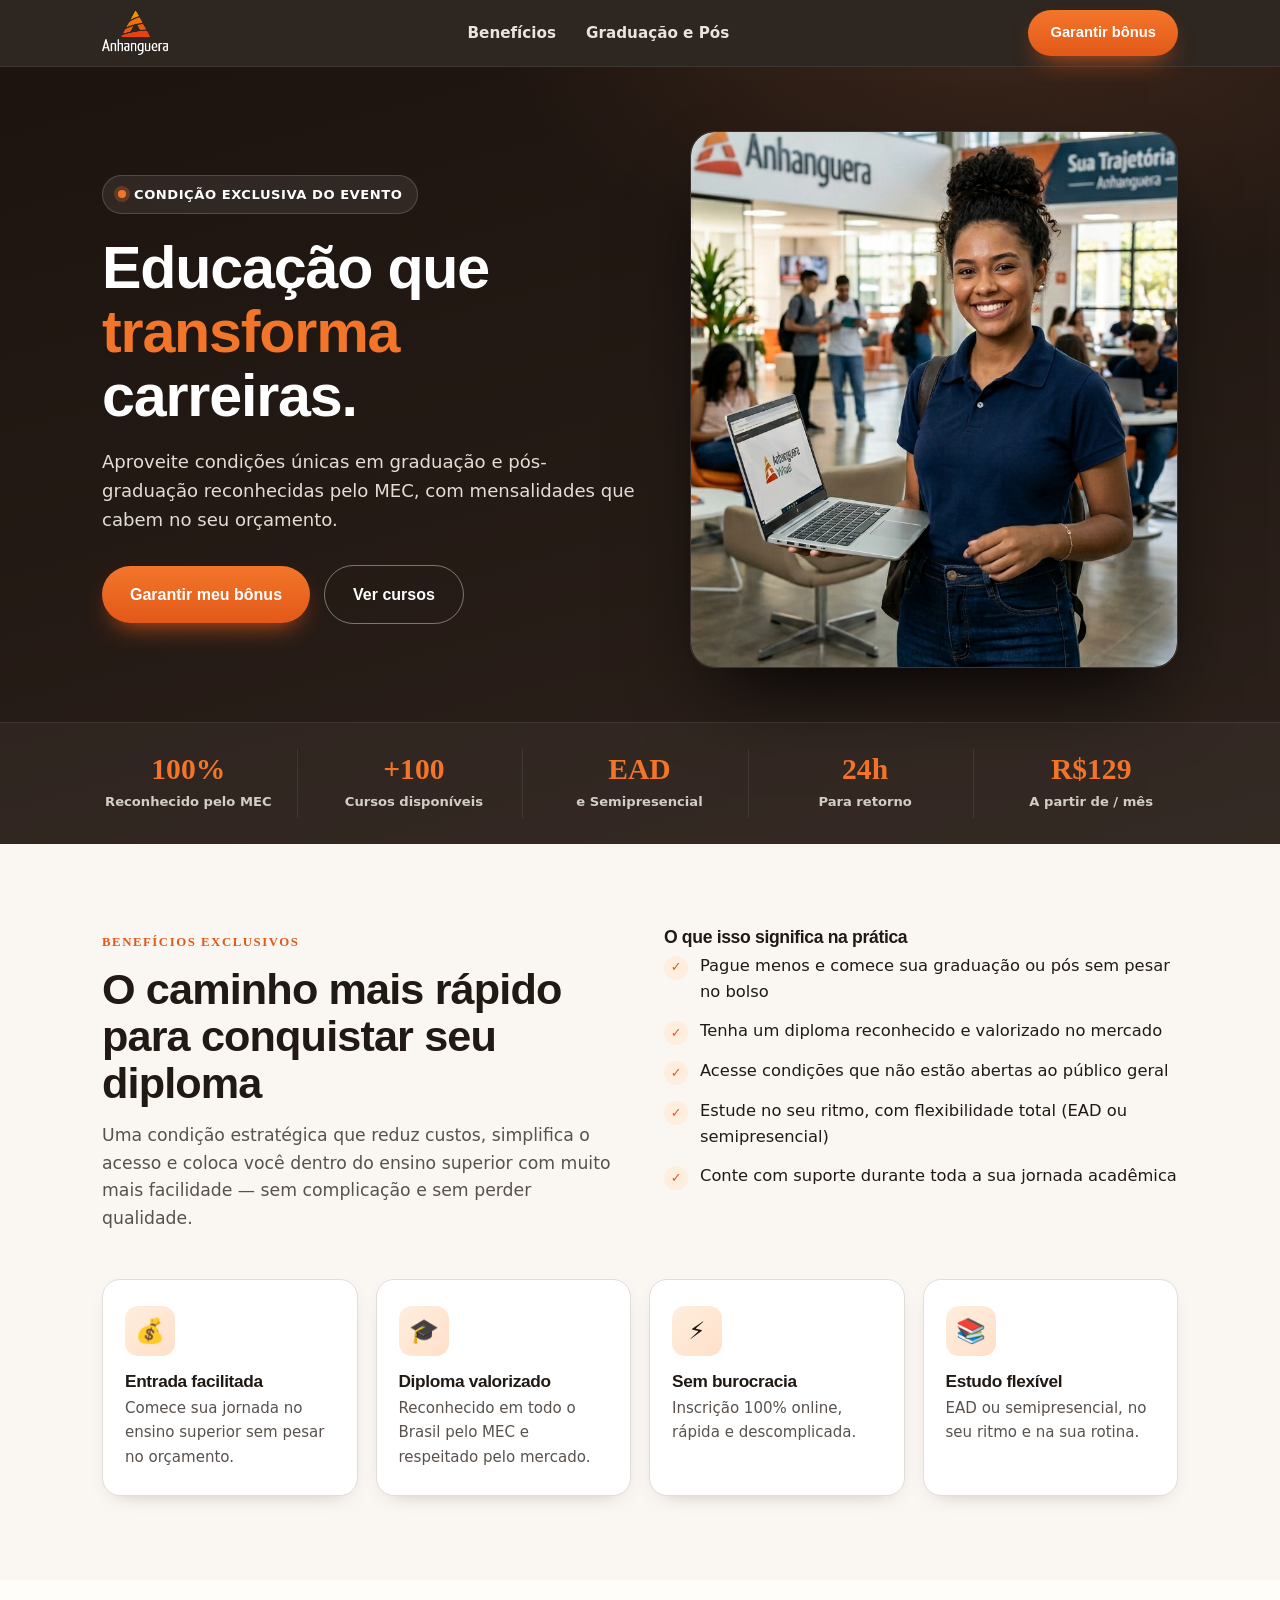
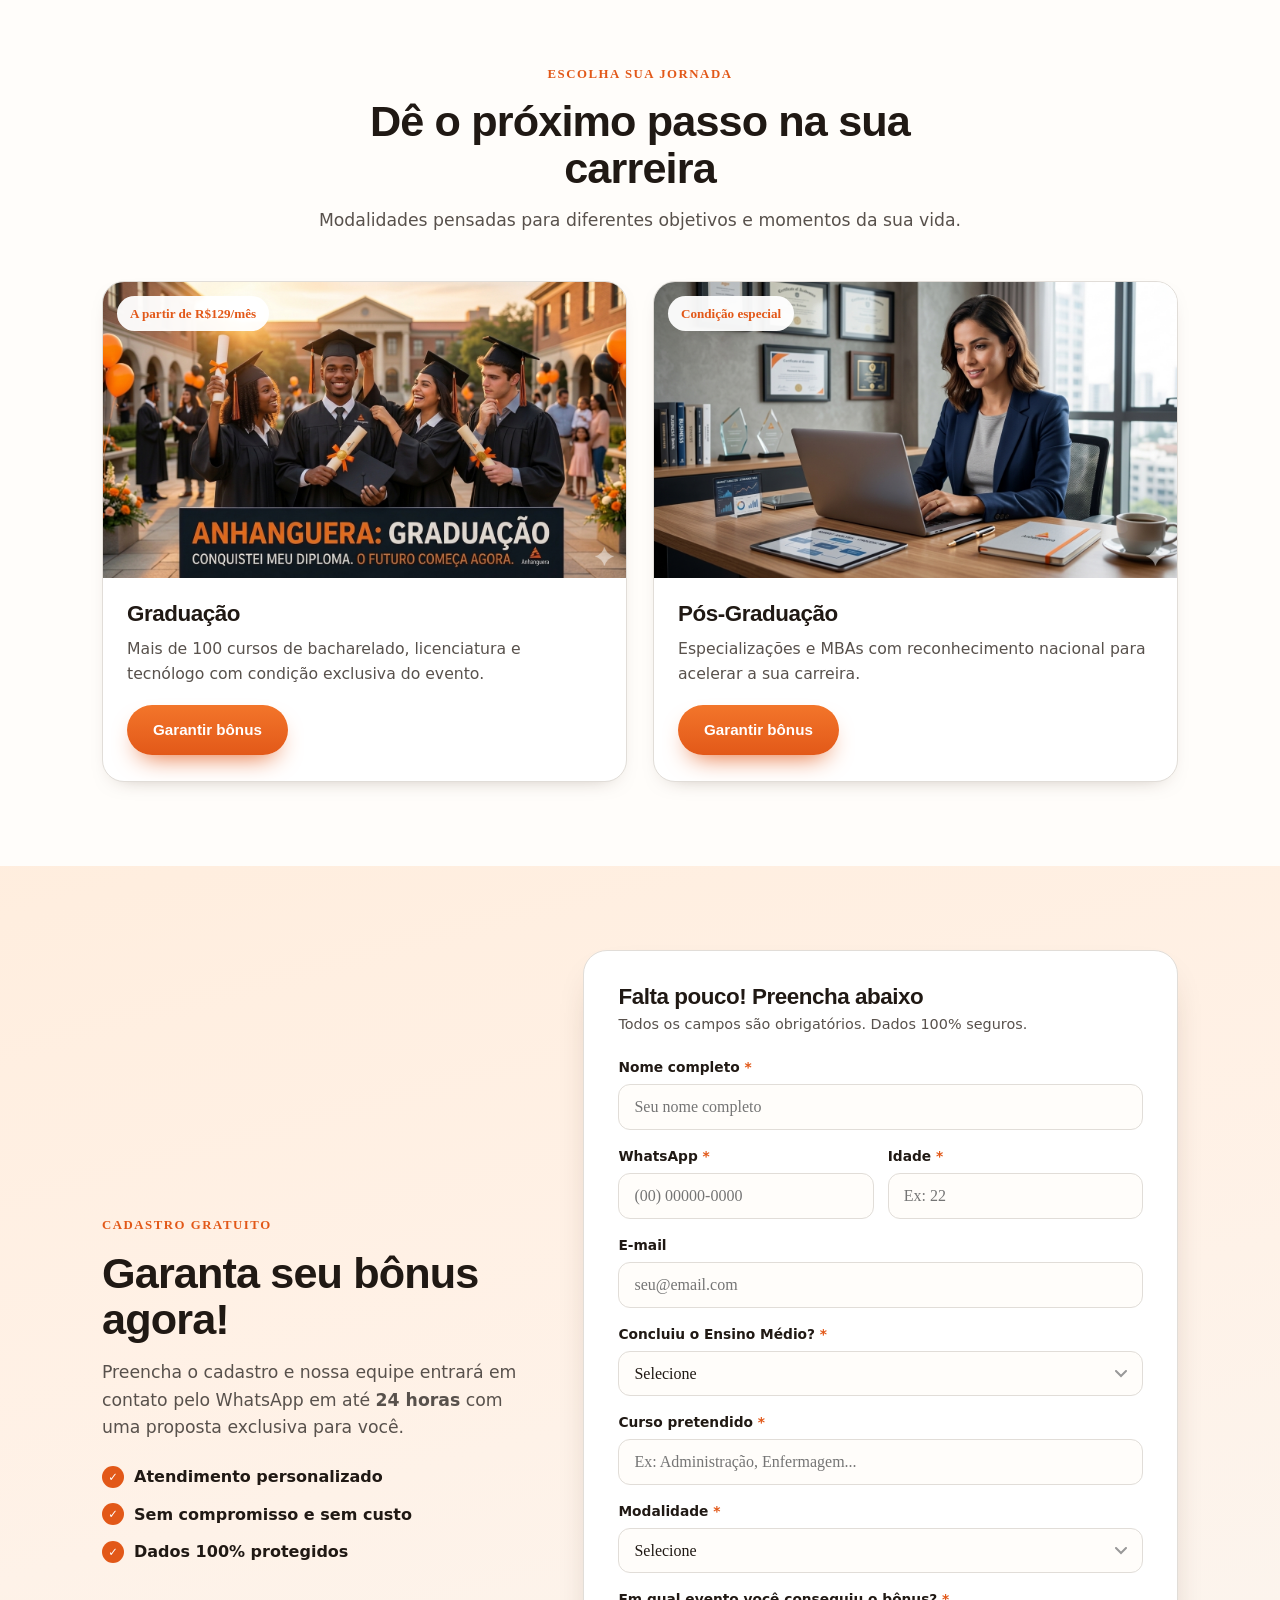
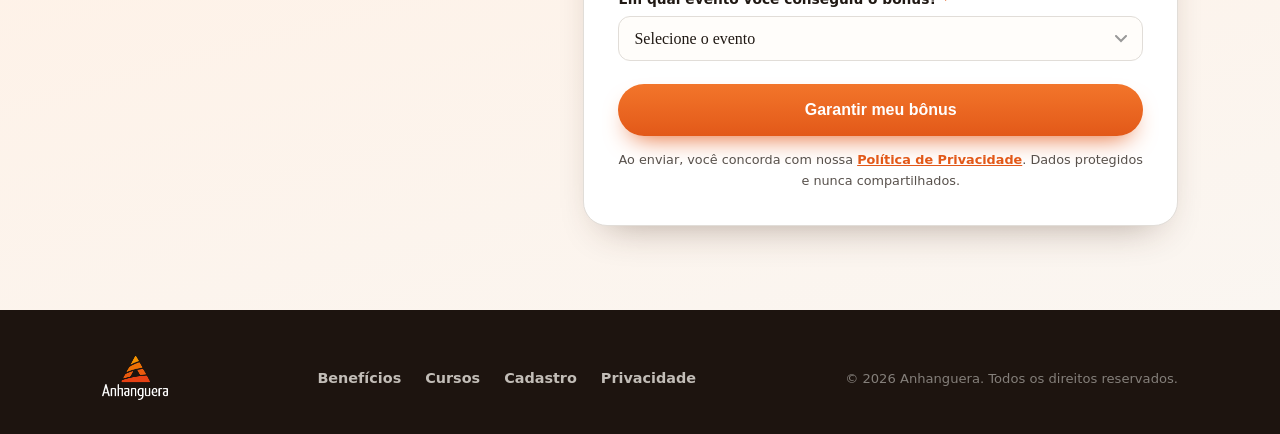
==== commit 94f742b2: "Tirando botão que fica na tela a todo momento" ====
--- a/index.html
+++ b/index.html
@@ -230,10 +230,6 @@
   </div>
 </footer>
 
-<!-- sticky mobile cta -->
-<div class="mobile-cta">
-  <a href="#formulario" class="btn">Garantir meu bônus</a>
-</div>
 
 </body>
 </html>
--- a/style.css
+++ b/style.css
@@ -58,7 +58,7 @@
 .nav{display:flex;align-items:center;justify-content:space-between;height:66px}
 .logo{display:flex;align-items:center;gap:10px;color:#fff;font-family:'Montserrat';font-weight:800;font-size:1.18rem;letter-spacing:-0.01em}
 .logo .mark{width:34px;height:34px;border-radius:9px;background:linear-gradient(135deg,var(--orange),var(--orange-strong));display:grid;place-items:center;font-size:1.1rem;color:#fff;font-weight:900}
-.logo-img{height:48px;width:auto;display:block}
+.logo-img{height:44px;max-height:44px;width:auto;max-width:150px;object-fit:contain;display:block}
 .nav-links{display:flex;gap:30px;align-items:center}
 .nav-links a{color:oklch(0.92 0.01 70);font-weight:600;font-size:.95rem;transition:color .15s}
 .nav-links a:hover{color:var(--orange)}
@@ -226,14 +226,6 @@
 .foot-links a:hover{color:var(--orange)}
 .foot-copy{font-size:.82rem;color:oklch(0.6 0.01 70)}
 
-/* sticky mobile cta */
-.mobile-cta{
-  position:fixed;left:0;right:0;bottom:0;z-index:60;padding:12px 16px;
-  background:oklch(0.20 0.018 50 / 0.96);backdrop-filter:blur(8px);border-top:1px solid oklch(1 0 0 / 0.1);
-  display:none;
-}
-.mobile-cta .btn{width:100%}
-@media(max-width:860px){.mobile-cta{display:block}body{padding-bottom:74px}}
 
 /* reveal on scroll */
 .reveal{opacity:0;transform:translateY(22px);transition:opacity .6s ease, transform .6s ease}
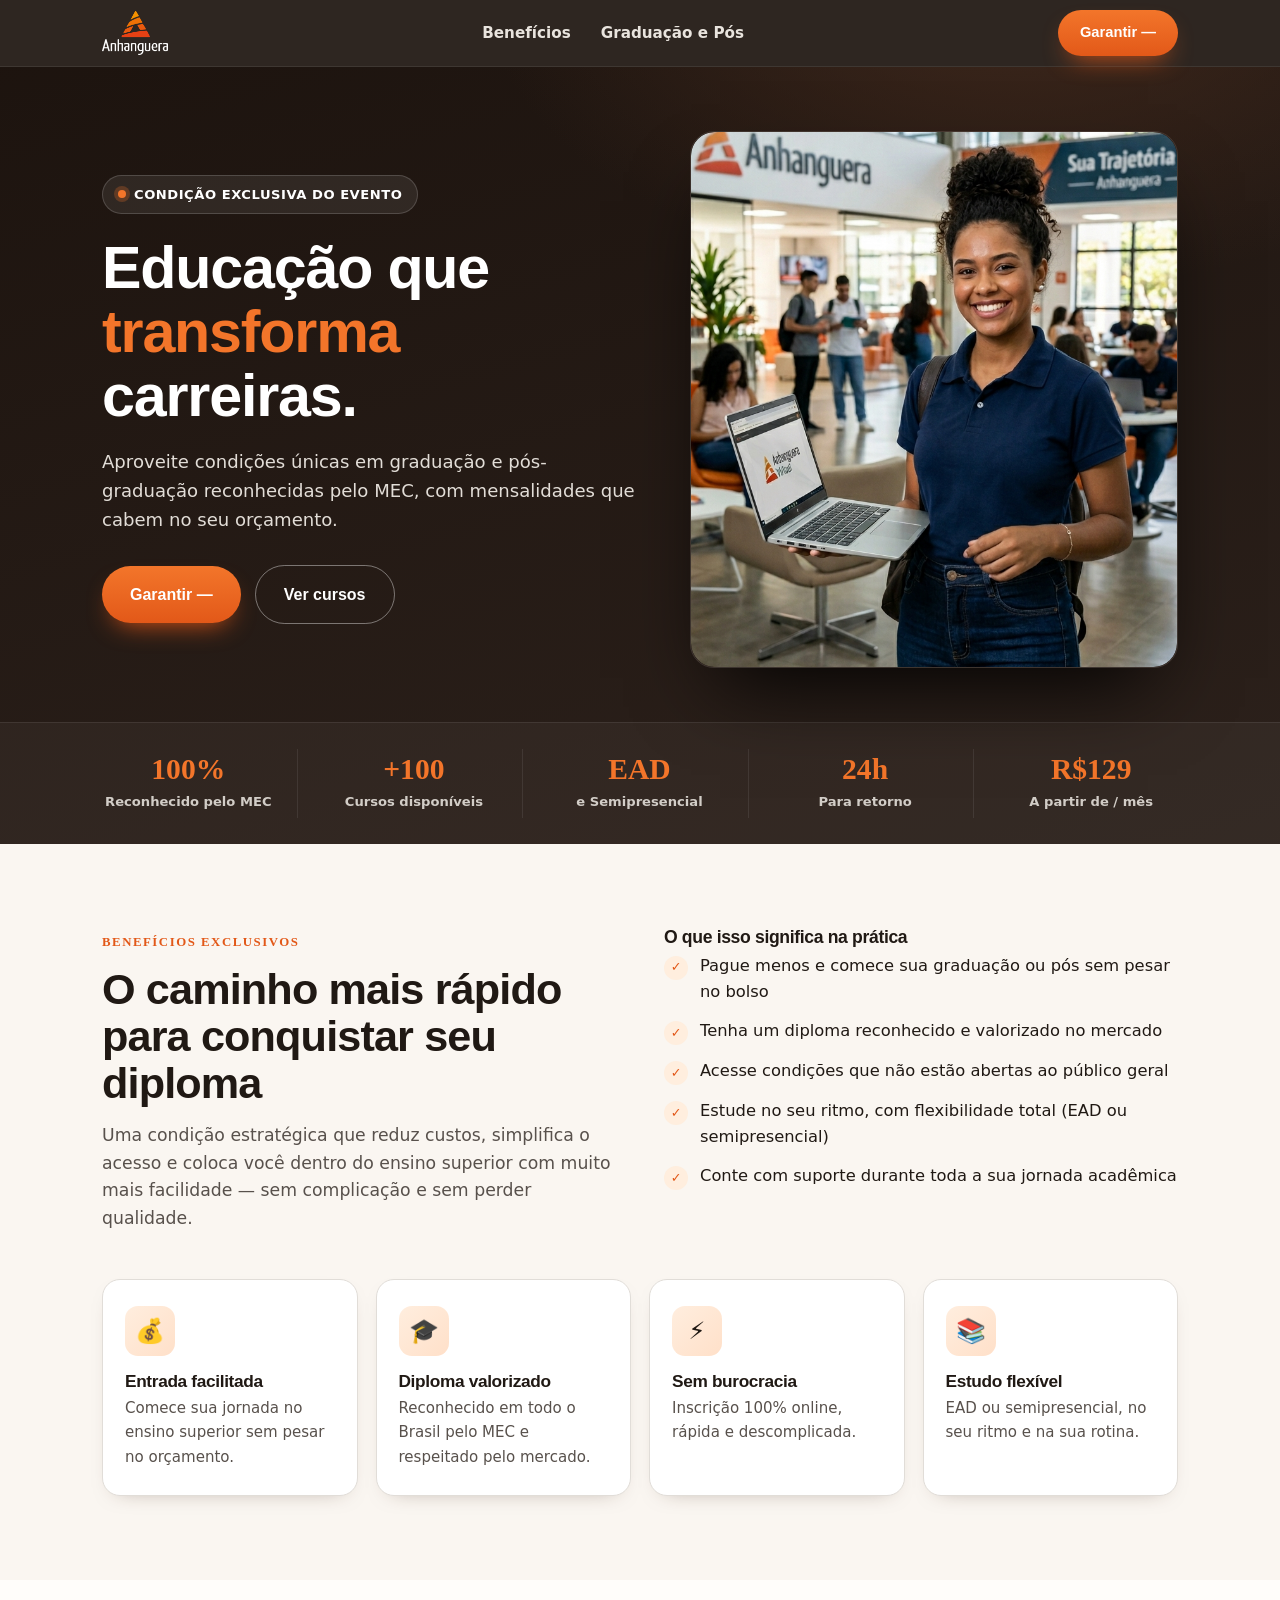
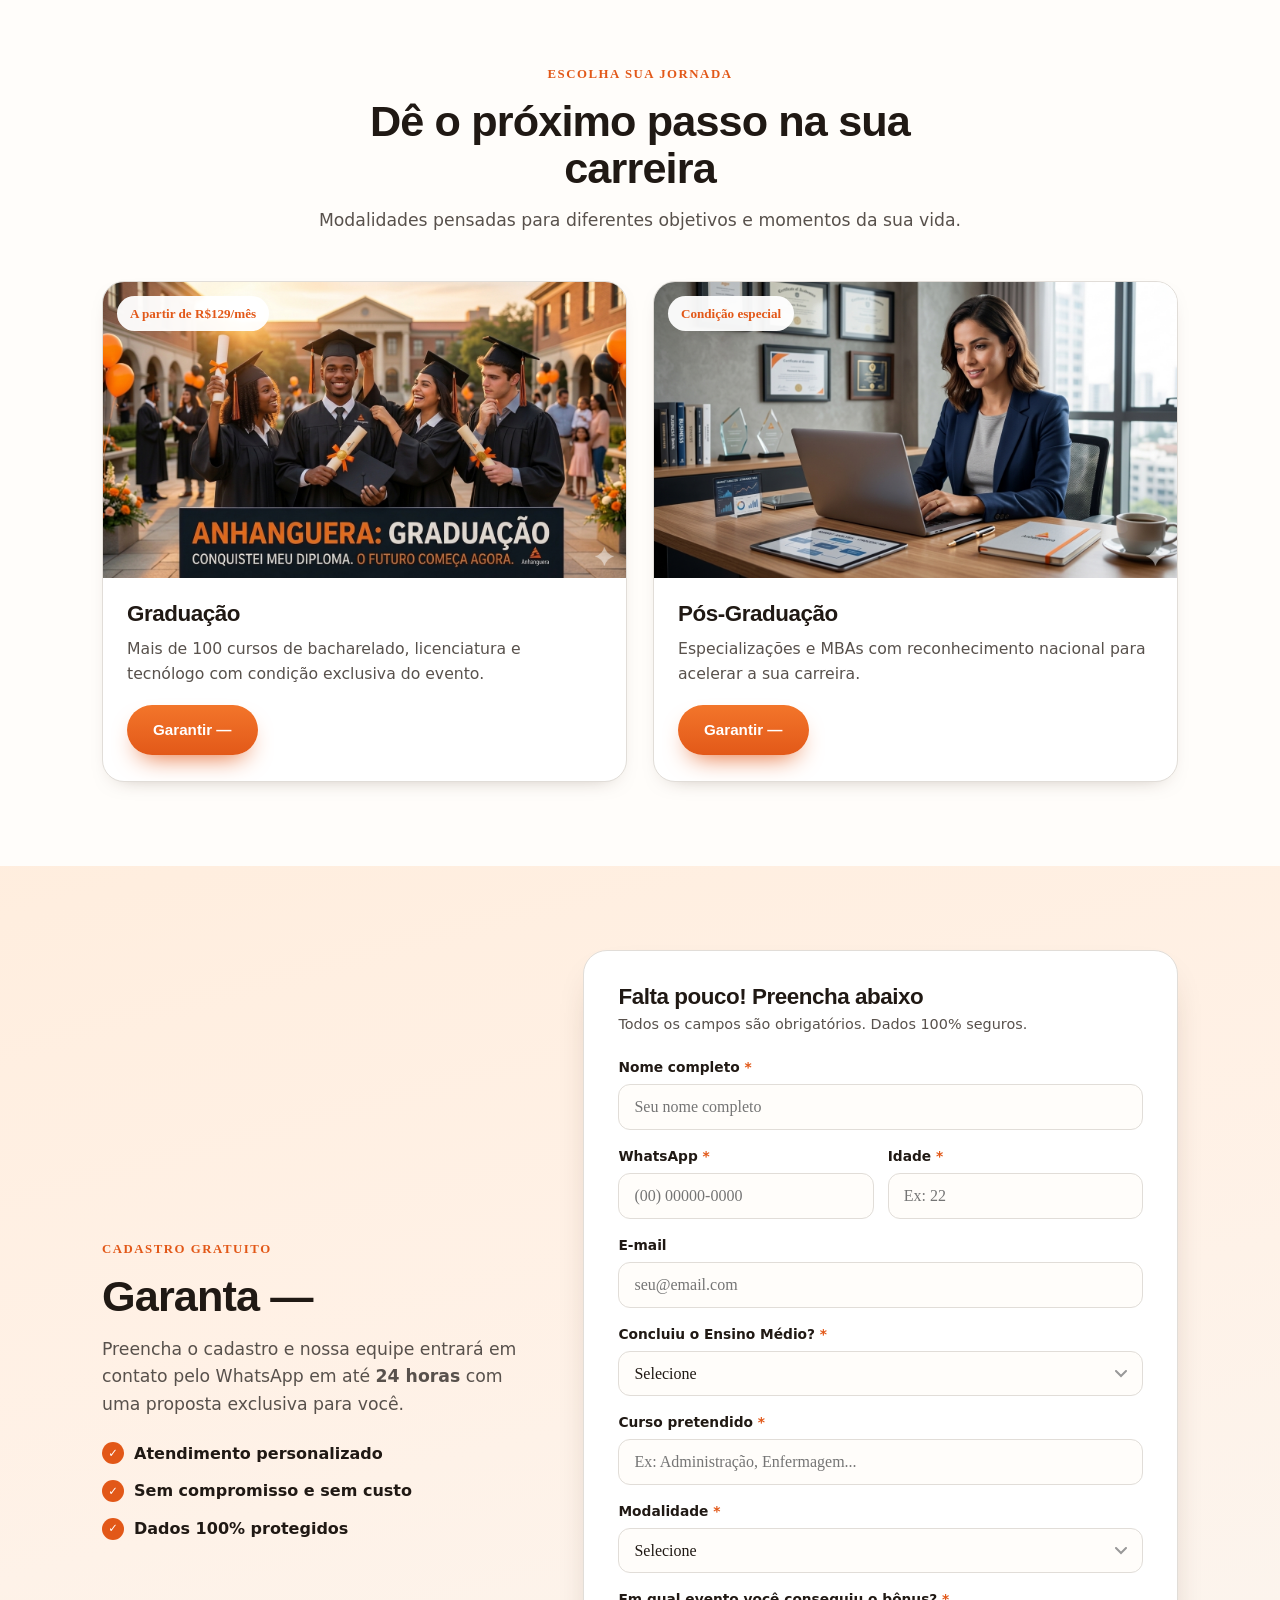
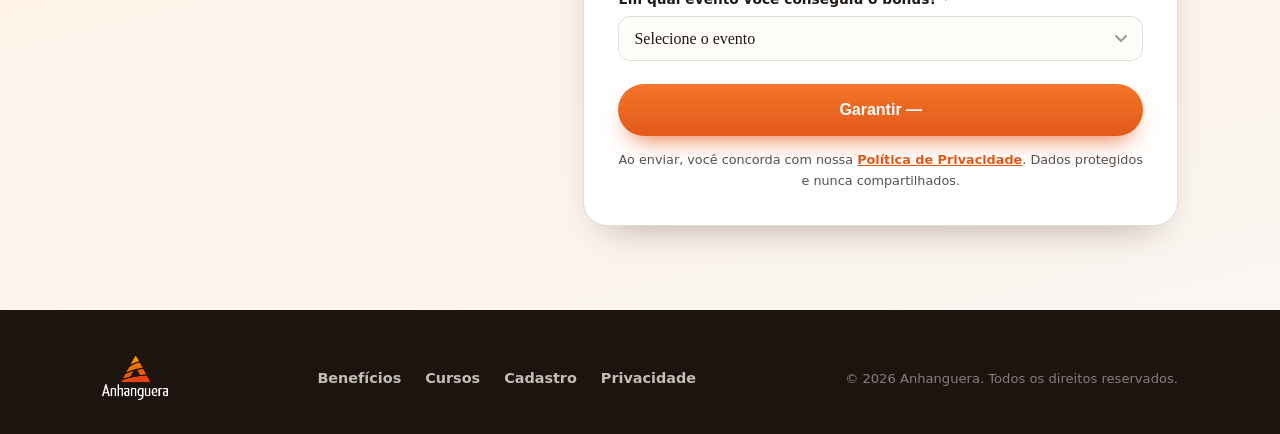
==== commit a4d9fb7e: "Tirando e deixando um espaço vazio para colocar depois" ====
--- a/index.html
+++ b/index.html
@@ -27,7 +27,7 @@
       <a href="#beneficios">Benefícios</a>
       <a href="#cursos">Graduação e Pós</a>
     </nav>
-    <a href="#formulario" class="btn">Garantir bônus</a>
+    <a href="#formulario" class="btn">Garantir —</a>
   </div>
 </header>
 
@@ -40,7 +40,7 @@
         <h1>Educação que <em>transforma</em> carreiras.</h1>
         <p class="lead">Aproveite condições únicas em graduação e pós-graduação reconhecidas pelo MEC, com mensalidades que cabem no seu orçamento.</p>
         <div class="hero-cta">
-          <a href="#formulario" class="btn">Garantir meu bônus</a>
+          <a href="#formulario" class="btn">Garantir —</a>
           <a href="#cursos" class="btn btn-ghost">Ver cursos</a>
         </div>
 
@@ -109,7 +109,7 @@
         <div class="course-body">
           <h3>Graduação</h3>
           <p>Mais de 100 cursos de bacharelado, licenciatura e tecnólogo com condição exclusiva do evento.</p>
-          <a href="#formulario" class="btn">Garantir bônus</a>
+          <a href="#formulario" class="btn">Garantir —</a>
         </div>
       </article>
       <article class="course-card reveal">
@@ -120,7 +120,7 @@
         <div class="course-body">
           <h3>Pós-Graduação</h3>
           <p>Especializações e MBAs com reconhecimento nacional para acelerar a sua carreira.</p>
-          <a href="#formulario" class="btn">Garantir bônus</a>
+          <a href="#formulario" class="btn">Garantir —</a>
         </div>
       </article>
     </div>
@@ -133,7 +133,7 @@
     <div class="form-shell">
       <div class="form-copy reveal">
         <span class="eyebrow">Cadastro gratuito</span>
-        <h2 class="section-title">Garanta seu bônus agora!</h2>
+        <h2 class="section-title">Garanta —</h2>
         <p>Preencha o cadastro e nossa equipe entrará em contato pelo WhatsApp em até <strong>24 horas</strong> com uma proposta exclusiva para você.</p>
         <ul class="form-perks">
           <li><span class="ck">✓</span> Atendimento personalizado</li>
@@ -200,7 +200,7 @@
               </select>
               <span class="err">Selecione o evento.</span>
             </div>
-            <button type="submit" class="btn" id="submitBtn">Garantir meu bônus</button>
+            <button type="submit" class="btn" id="submitBtn">Garantir —</button>
             <!-- honeypot anti-spam: bots preenchem, humanos não -->
             <input type="text" name="website" id="hp_website" autocomplete="off" tabindex="-1" aria-hidden="true" style="display:none!important;position:absolute;left:-9999px;width:0;height:0" />
             <p class="form-disclaimer">Ao enviar, você concorda com nossa <a href="legal.html" target="_blank" rel="noopener noreferrer">Política de Privacidade</a>. Dados protegidos e nunca compartilhados.</p>
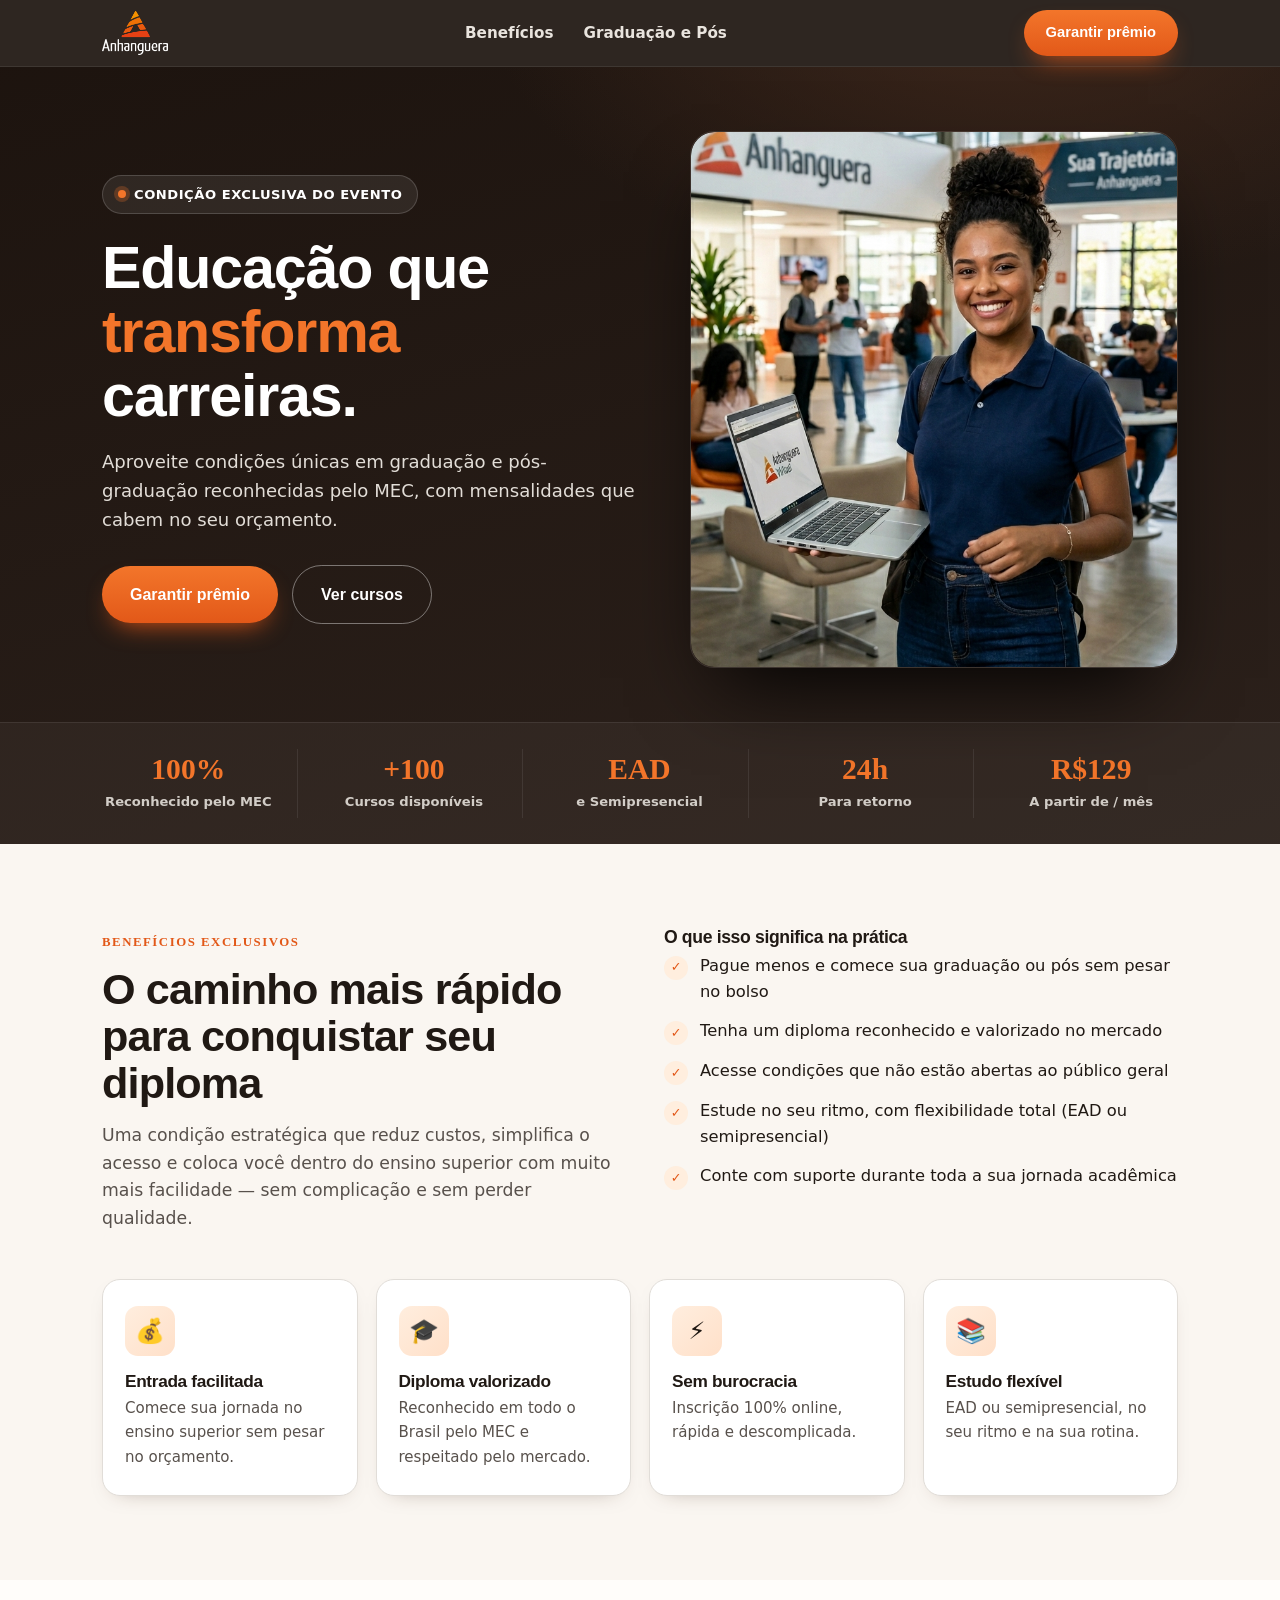
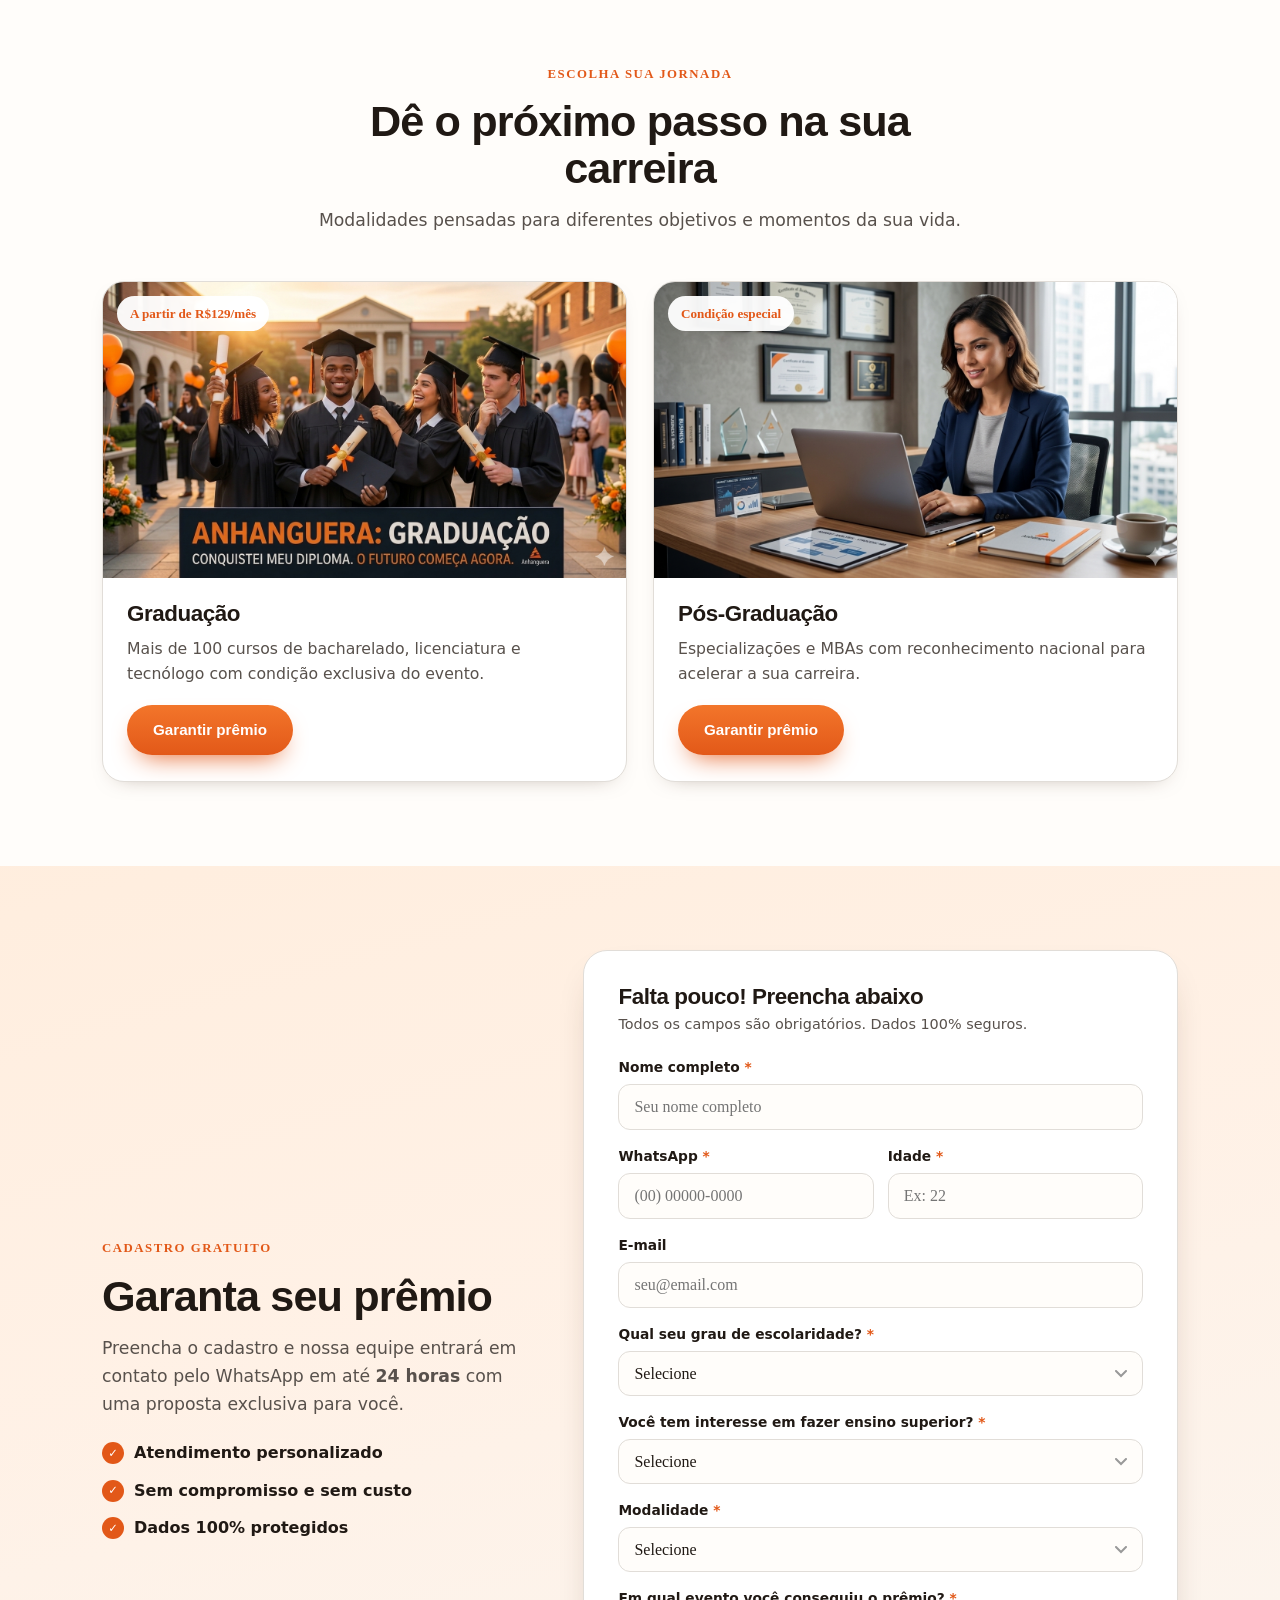
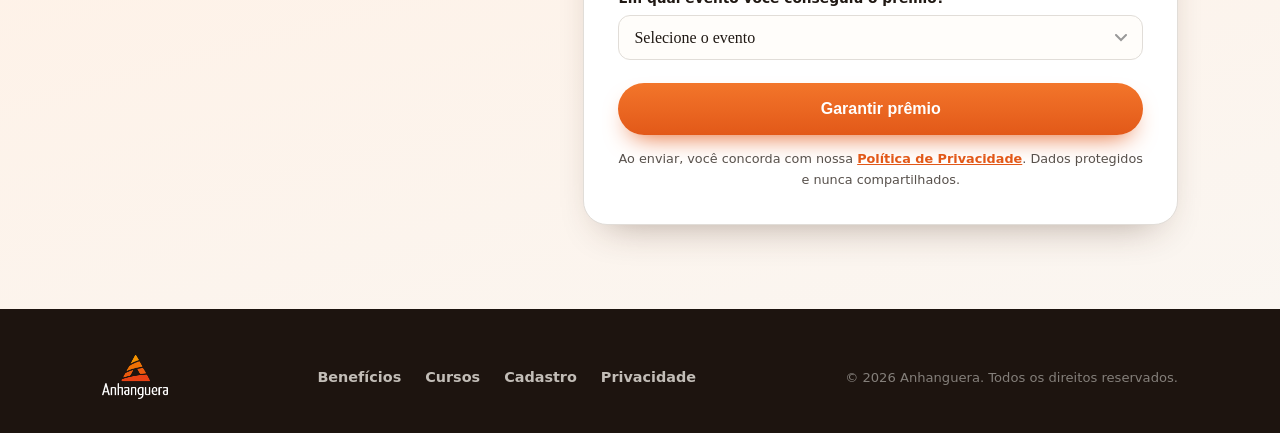
==== commit 559155f6: "Commit arrumando textos" ====
--- a/index.html
+++ b/index.html
@@ -27,7 +27,7 @@
       <a href="#beneficios">Benefícios</a>
       <a href="#cursos">Graduação e Pós</a>
     </nav>
-    <a href="#formulario" class="btn">Garantir —</a>
+    <a href="#formulario" class="btn">Garantir prêmio</a>
   </div>
 </header>
 
@@ -40,7 +40,7 @@
         <h1>Educação que <em>transforma</em> carreiras.</h1>
         <p class="lead">Aproveite condições únicas em graduação e pós-graduação reconhecidas pelo MEC, com mensalidades que cabem no seu orçamento.</p>
         <div class="hero-cta">
-          <a href="#formulario" class="btn">Garantir —</a>
+          <a href="#formulario" class="btn">Garantir prêmio</a>
           <a href="#cursos" class="btn btn-ghost">Ver cursos</a>
         </div>
 
@@ -109,7 +109,7 @@
         <div class="course-body">
           <h3>Graduação</h3>
           <p>Mais de 100 cursos de bacharelado, licenciatura e tecnólogo com condição exclusiva do evento.</p>
-          <a href="#formulario" class="btn">Garantir —</a>
+          <a href="#formulario" class="btn">Garantir prêmio</a>
         </div>
       </article>
       <article class="course-card reveal">
@@ -120,7 +120,7 @@
         <div class="course-body">
           <h3>Pós-Graduação</h3>
           <p>Especializações e MBAs com reconhecimento nacional para acelerar a sua carreira.</p>
-          <a href="#formulario" class="btn">Garantir —</a>
+          <a href="#formulario" class="btn">Garantir prêmio</a>
         </div>
       </article>
     </div>
@@ -133,7 +133,7 @@
     <div class="form-shell">
       <div class="form-copy reveal">
         <span class="eyebrow">Cadastro gratuito</span>
-        <h2 class="section-title">Garanta —</h2>
+        <h2 class="section-title">Garanta seu prêmio</h2>
         <p>Preencha o cadastro e nossa equipe entrará em contato pelo WhatsApp em até <strong>24 horas</strong> com uma proposta exclusiva para você.</p>
         <ul class="form-perks">
           <li><span class="ck">✓</span> Atendimento personalizado</li>
@@ -170,18 +170,28 @@
               <span class="err">Informe um e-mail válido.</span>
             </div>
             <div class="field">
-              <label for="ensinoMedio">Concluiu o Ensino Médio? <span class="req">*</span></label>
+              <label for="ensinoMedio">Qual seu grau de escolaridade? <span class="req">*</span></label>
               <select id="ensinoMedio" name="ensinoMedio" required>
+                <option value="" disabled selected>Selecione</option>
+                <option value="Ensino Fundamental Completo">Ensino Fundamental Completo</option>
+                <option value="Ensino Médio Incompleto">Ensino Médio Incompleto</option>
+                <option value="Ensino Médio Completo">Ensino Médio Completo</option>
+                <option value="Ensino Superior Incompleto">Ensino Superior Incompleto</option>
+                <option value="Ensino Superior Completo">Ensino Superior Completo</option>
+                <option value="Pós-Graduação / MBA">Pós-Graduação / MBA</option>
+                <option value="Mestrado ou Doutorado">Mestrado ou Doutorado</option>
+              </select>
+              <span class="err">Selecione uma opção.</span>
+            </div>
+            <div class="field">
+              <label for="curso">Você tem interesse em fazer ensino superior? <span class="req">*</span></label>
+              <select id="curso" name="curso" required>
                 <option value="" disabled selected>Selecione</option>
                 <option value="Sim">Sim</option>
                 <option value="Não">Não</option>
+                <option value="Já fiz, mas pretendo fazer outro">Já fiz, mas pretendo fazer outro</option>
               </select>
               <span class="err">Selecione uma opção.</span>
-            </div>
-            <div class="field">
-              <label for="curso">Curso pretendido <span class="req">*</span></label>
-              <input type="text" id="curso" name="curso" placeholder="Ex: Administração, Enfermagem..." required />
-              <span class="err">Informe o curso de interesse.</span>
             </div>
             <div class="field">
               <label for="modalidade">Modalidade <span class="req">*</span></label>
@@ -193,14 +203,14 @@
               <span class="err">Selecione uma modalidade.</span>
             </div>
             <div class="field">
-              <label for="evento">Em qual evento você conseguiu o bônus? <span class="req">*</span></label>
+              <label for="evento">Em qual evento você conseguiu o prêmio? <span class="req">*</span></label>
               <select id="evento" name="evento" required>
                 <option value="" disabled selected>Selecione o evento</option>
                 <option value="Paróquia">Paróquia</option>
               </select>
               <span class="err">Selecione o evento.</span>
             </div>
-            <button type="submit" class="btn" id="submitBtn">Garantir —</button>
+            <button type="submit" class="btn" id="submitBtn">Garantir prêmio</button>
             <!-- honeypot anti-spam: bots preenchem, humanos não -->
             <input type="text" name="website" id="hp_website" autocomplete="off" tabindex="-1" aria-hidden="true" style="display:none!important;position:absolute;left:-9999px;width:0;height:0" />
             <p class="form-disclaimer">Ao enviar, você concorda com nossa <a href="legal.html" target="_blank" rel="noopener noreferrer">Política de Privacidade</a>. Dados protegidos e nunca compartilhados.</p>
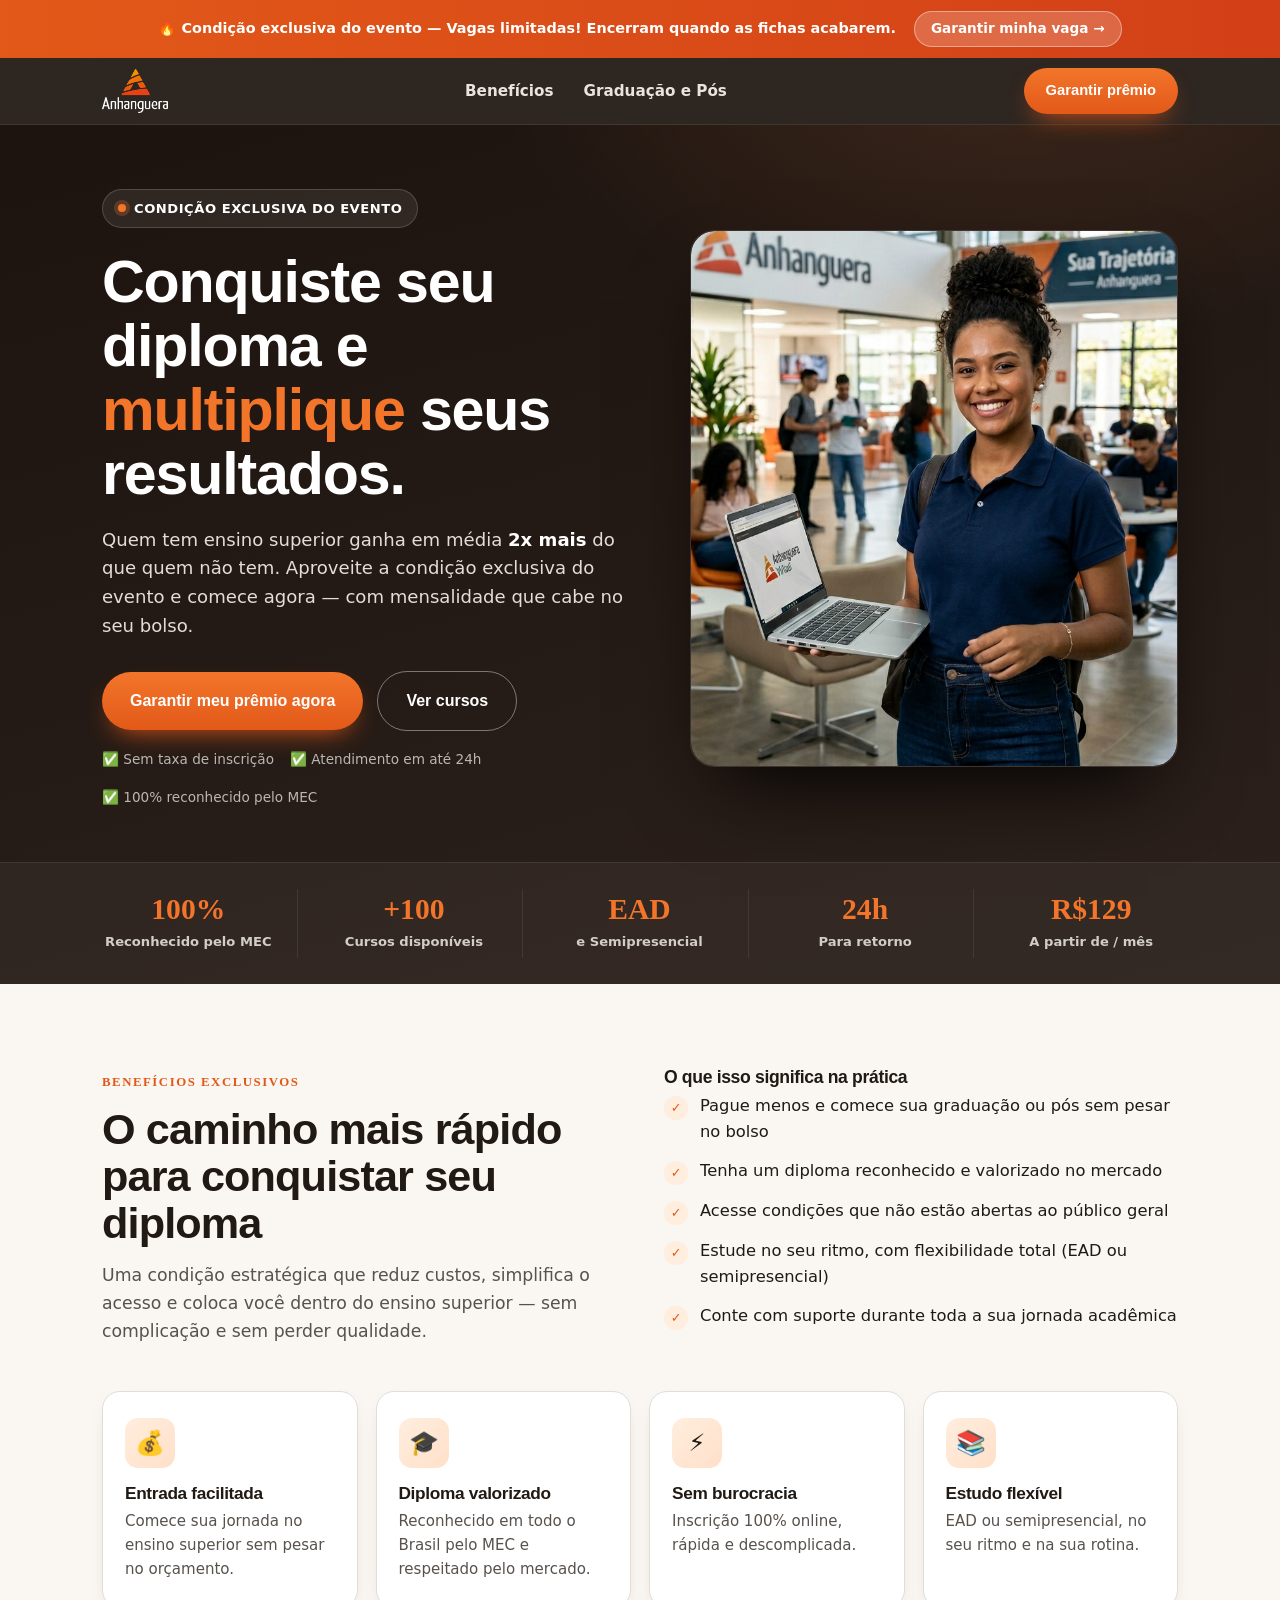
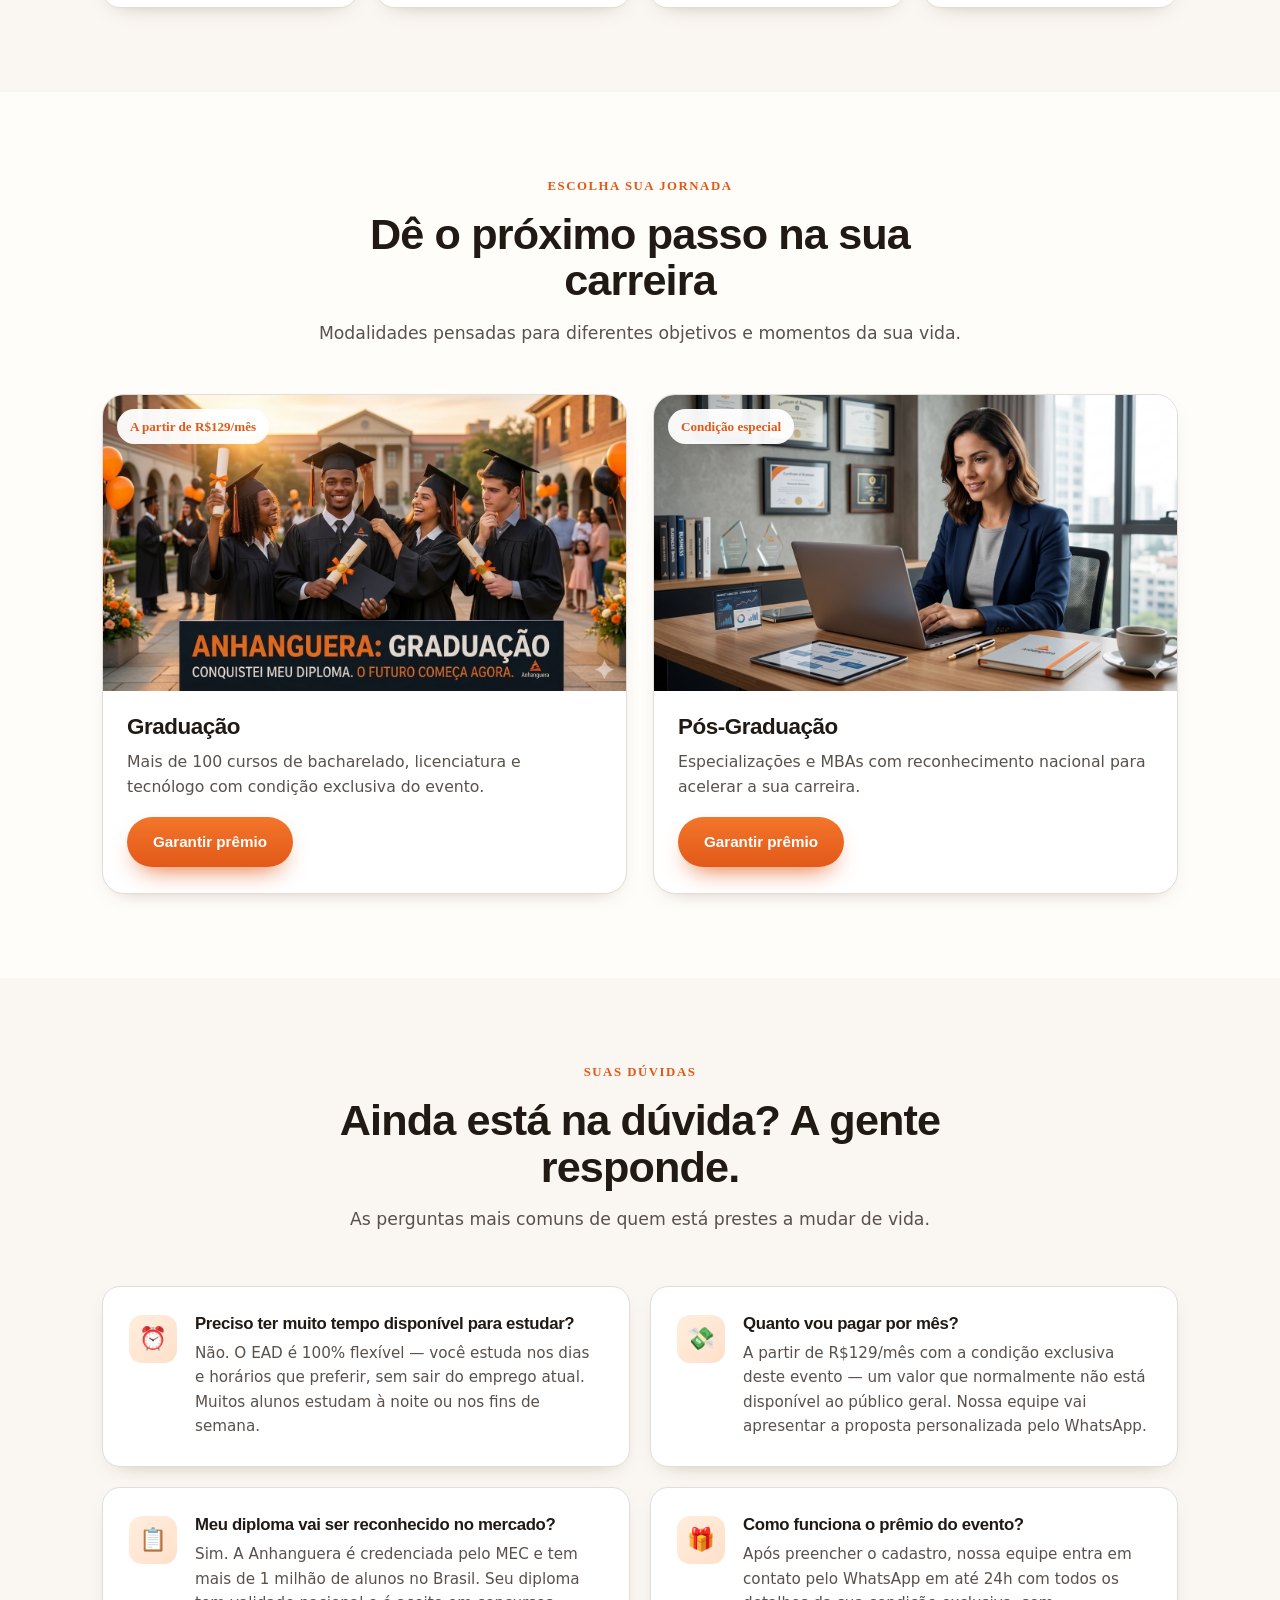
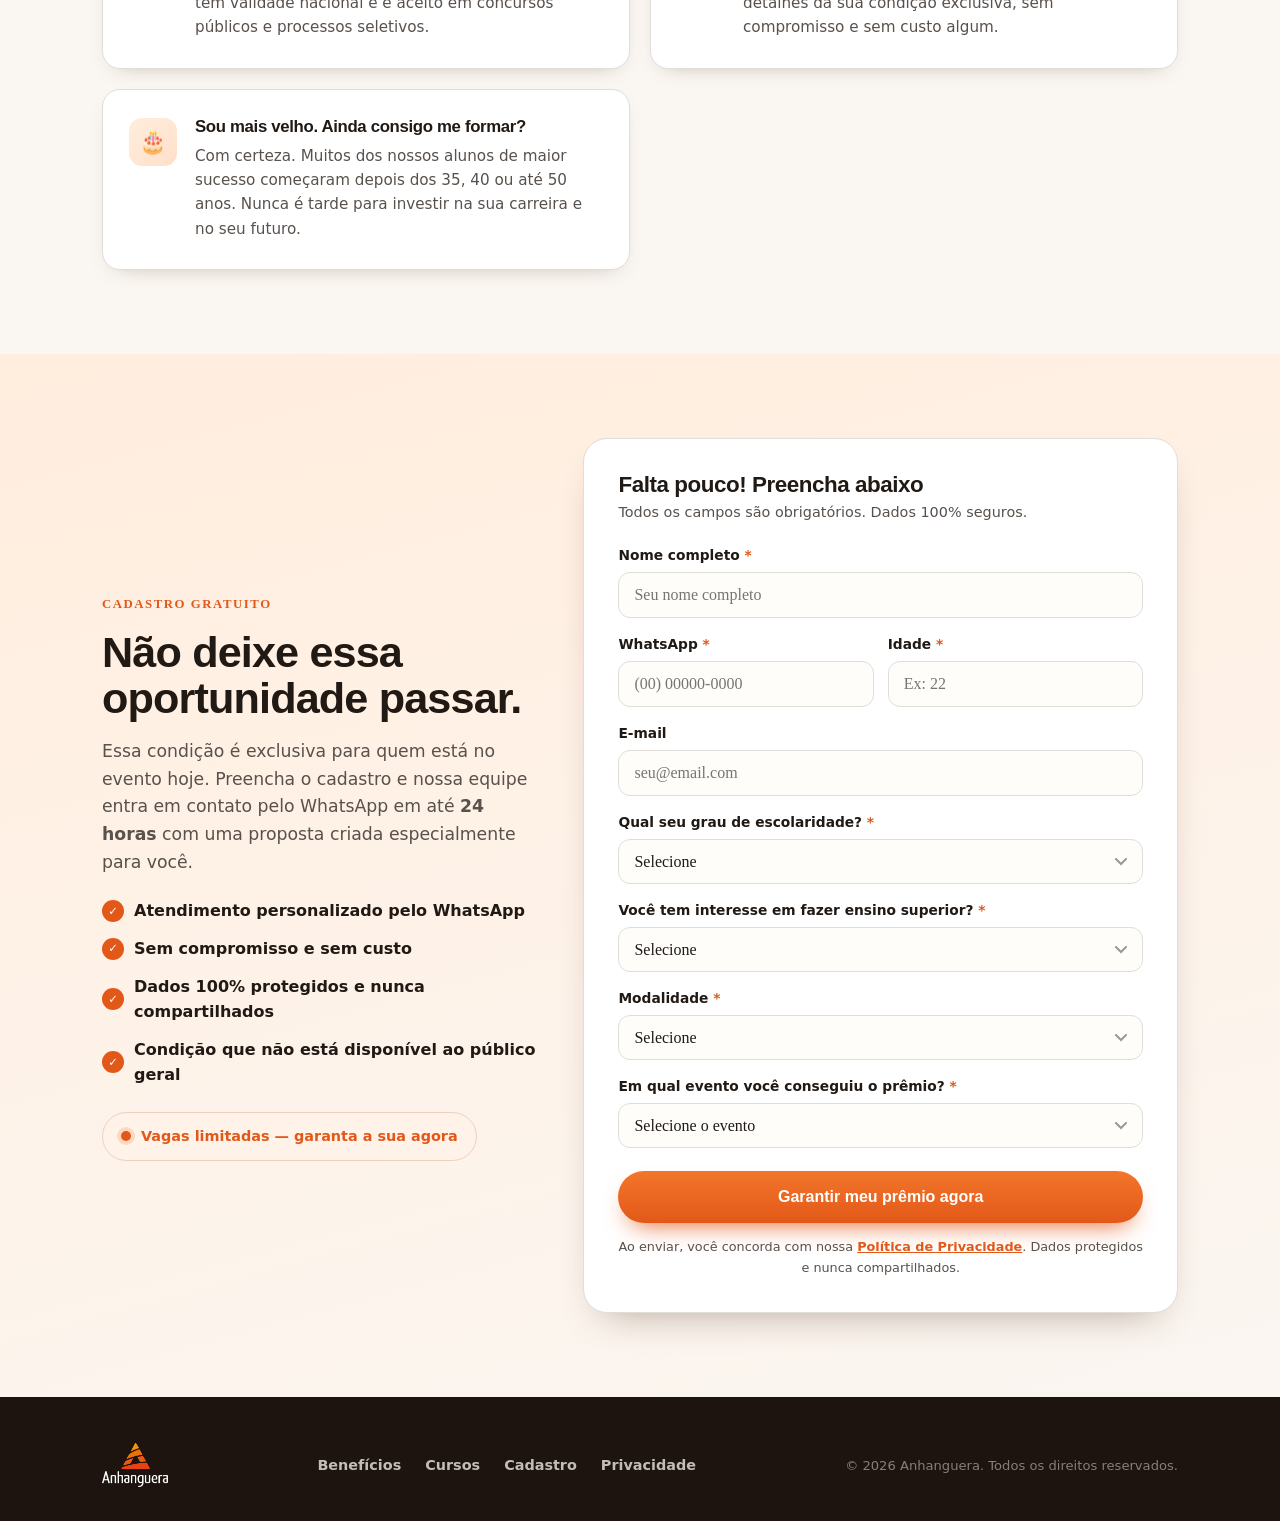
==== commit 44572972: "Ajustes de cta recomendados pela claude e readme" ====
--- a/index.html
+++ b/index.html
@@ -17,6 +17,14 @@
 </head>
 <body>
 
+<!-- ============ URGENCY BAR ============ -->
+<div class="urgency-bar">
+  <div class="wrap urgency-inner">
+    <span>🔥 <strong>Condição exclusiva do evento</strong> — Vagas limitadas! Encerram quando as fichas acabarem.</span>
+    <a href="#formulario" class="urgency-cta">Garantir minha vaga →</a>
+  </div>
+</div>
+
 <!-- ============ HEADER ============ -->
 <header>
   <div class="wrap nav">
@@ -37,13 +45,17 @@
     <div class="hero-grid">
       <div class="hero-text reveal">
         <span class="pill"><span class="dot"></span>Condição exclusiva do evento</span>
-        <h1>Educação que <em>transforma</em> carreiras.</h1>
-        <p class="lead">Aproveite condições únicas em graduação e pós-graduação reconhecidas pelo MEC, com mensalidades que cabem no seu orçamento.</p>
+        <h1>Conquiste seu diploma e <em>multiplique</em> seus resultados.</h1>
+        <p class="lead">Quem tem ensino superior ganha em média <strong style="color:#fff">2x mais</strong> do que quem não tem. Aproveite a condição exclusiva do evento e comece agora — com mensalidade que cabe no seu bolso.</p>
         <div class="hero-cta">
-          <a href="#formulario" class="btn">Garantir prêmio</a>
+          <a href="#formulario" class="btn">Garantir meu prêmio agora</a>
           <a href="#cursos" class="btn btn-ghost">Ver cursos</a>
         </div>
-
+        <p class="hero-note">
+          <span>✅ Sem taxa de inscrição</span>
+          <span>✅ Atendimento em até 24h</span>
+          <span>✅ 100% reconhecido pelo MEC</span>
+        </p>
       </div>
       <div class="hero-visual reveal">
         <div class="hero-img">
@@ -70,7 +82,7 @@
       <div class="reveal">
         <span class="eyebrow">Benefícios exclusivos</span>
         <h2 class="section-title">O caminho mais rápido para conquistar seu diploma</h2>
-        <p class="section-sub">Uma condição estratégica que reduz custos, simplifica o acesso e coloca você dentro do ensino superior com muito mais facilidade — sem complicação e sem perder qualidade.</p>
+        <p class="section-sub">Uma condição estratégica que reduz custos, simplifica o acesso e coloca você dentro do ensino superior — sem complicação e sem perder qualidade.</p>
       </div>
       <div class="reveal">
         <h4 style="font-size:1.1rem;font-weight:700;margin-bottom:6px">O que isso significa na prática</h4>
@@ -127,19 +139,72 @@
   </div>
 </section>
 
+<!-- ============ FAQ ============ -->
+<section class="block faq-section" id="duvidas" data-screen-label="Dúvidas">
+  <div class="wrap">
+    <div class="faq-head reveal">
+      <span class="eyebrow">Suas dúvidas</span>
+      <h2 class="section-title">Ainda está na dúvida? A gente responde.</h2>
+      <p class="section-sub">As perguntas mais comuns de quem está prestes a mudar de vida.</p>
+    </div>
+    <div class="faq-grid">
+      <div class="faq-item reveal">
+        <div class="faq-icon">⏰</div>
+        <div class="faq-content">
+          <h4>Preciso ter muito tempo disponível para estudar?</h4>
+          <p>Não. O EAD é 100% flexível — você estuda nos dias e horários que preferir, sem sair do emprego atual. Muitos alunos estudam à noite ou nos fins de semana.</p>
+        </div>
+      </div>
+      <div class="faq-item reveal">
+        <div class="faq-icon">💸</div>
+        <div class="faq-content">
+          <h4>Quanto vou pagar por mês?</h4>
+          <p>A partir de R$129/mês com a condição exclusiva deste evento — um valor que normalmente não está disponível ao público geral. Nossa equipe vai apresentar a proposta personalizada pelo WhatsApp.</p>
+        </div>
+      </div>
+      <div class="faq-item reveal">
+        <div class="faq-icon">📋</div>
+        <div class="faq-content">
+          <h4>Meu diploma vai ser reconhecido no mercado?</h4>
+          <p>Sim. A Anhanguera é credenciada pelo MEC e tem mais de 1 milhão de alunos no Brasil. Seu diploma tem validade nacional e é aceito em concursos públicos e processos seletivos.</p>
+        </div>
+      </div>
+      <div class="faq-item reveal">
+        <div class="faq-icon">🎁</div>
+        <div class="faq-content">
+          <h4>Como funciona o prêmio do evento?</h4>
+          <p>Após preencher o cadastro, nossa equipe entra em contato pelo WhatsApp em até 24h com todos os detalhes da sua condição exclusiva, sem compromisso e sem custo algum.</p>
+        </div>
+      </div>
+      <div class="faq-item reveal">
+        <div class="faq-icon">🎂</div>
+        <div class="faq-content">
+          <h4>Sou mais velho. Ainda consigo me formar?</h4>
+          <p>Com certeza. Muitos dos nossos alunos de maior sucesso começaram depois dos 35, 40 ou até 50 anos. Nunca é tarde para investir na sua carreira e no seu futuro.</p>
+        </div>
+      </div>
+    </div>
+  </div>
+</section>
+
 <!-- ============ FORM ============ -->
 <section class="form-section" id="formulario" data-screen-label="Formulário">
   <div class="wrap">
     <div class="form-shell">
       <div class="form-copy reveal">
         <span class="eyebrow">Cadastro gratuito</span>
-        <h2 class="section-title">Garanta seu prêmio</h2>
-        <p>Preencha o cadastro e nossa equipe entrará em contato pelo WhatsApp em até <strong>24 horas</strong> com uma proposta exclusiva para você.</p>
+        <h2 class="section-title">Não deixe essa oportunidade passar.</h2>
+        <p>Essa condição é exclusiva para quem está no evento hoje. Preencha o cadastro e nossa equipe entra em contato pelo WhatsApp em até <strong>24 horas</strong> com uma proposta criada especialmente para você.</p>
         <ul class="form-perks">
-          <li><span class="ck">✓</span> Atendimento personalizado</li>
+          <li><span class="ck">✓</span> Atendimento personalizado pelo WhatsApp</li>
           <li><span class="ck">✓</span> Sem compromisso e sem custo</li>
-          <li><span class="ck">✓</span> Dados 100% protegidos</li>
+          <li><span class="ck">✓</span> Dados 100% protegidos e nunca compartilhados</li>
+          <li><span class="ck">✓</span> Condição que não está disponível ao público geral</li>
         </ul>
+        <div class="form-urgency-note">
+          <span class="urgency-dot"></span>
+          Vagas limitadas — garanta a sua agora
+        </div>
       </div>
 
       <div class="form-card reveal" id="formCard">
@@ -210,7 +275,7 @@
               </select>
               <span class="err">Selecione o evento.</span>
             </div>
-            <button type="submit" class="btn" id="submitBtn">Garantir prêmio</button>
+            <button type="submit" class="btn" id="submitBtn">Garantir meu prêmio agora</button>
             <!-- honeypot anti-spam: bots preenchem, humanos não -->
             <input type="text" name="website" id="hp_website" autocomplete="off" tabindex="-1" aria-hidden="true" style="display:none!important;position:absolute;left:-9999px;width:0;height:0" />
             <p class="form-disclaimer">Ao enviar, você concorda com nossa <a href="legal.html" target="_blank" rel="noopener noreferrer">Política de Privacidade</a>. Dados protegidos e nunca compartilhados.</p>
@@ -242,4 +307,4 @@
 
 
 </body>
-</html>+</html>
--- a/style.css
+++ b/style.css
@@ -227,6 +227,62 @@
 .foot-copy{font-size:.82rem;color:oklch(0.6 0.01 70)}
 
 
+/* ---------- urgency bar ---------- */
+.urgency-bar{
+  background:linear-gradient(90deg,var(--orange-strong),oklch(0.58 0.19 35));
+  color:#fff;padding:11px 0;font-size:.9rem;font-weight:600;text-align:center;
+}
+.urgency-inner{display:flex;align-items:center;justify-content:center;gap:18px;flex-wrap:wrap}
+.urgency-cta{
+  background:oklch(1 0 0 / 0.2);border:1px solid oklch(1 0 0 / 0.4);
+  color:#fff;padding:6px 16px;border-radius:999px;font-size:.85rem;font-weight:700;
+  transition:background .15s;white-space:nowrap;
+}
+.urgency-cta:hover{background:oklch(1 0 0 / 0.32)}
+
+/* ---------- hero note ---------- */
+.hero-note{
+  color:oklch(0.78 0.01 70);font-size:.85rem;margin-top:18px;
+  display:flex;align-items:center;gap:16px;flex-wrap:wrap;
+}
+.hero-note span{display:inline-flex;align-items:center;gap:4px}
+
+/* ---------- faq ---------- */
+.faq-section{background:var(--bg-warm)}
+.faq-head{text-align:center;display:flex;flex-direction:column;align-items:center;margin-bottom:52px}
+.faq-head .section-sub{margin-inline:auto}
+.faq-grid{display:grid;grid-template-columns:1fr 1fr;gap:20px}
+.faq-item{
+  background:#fff;border:1px solid var(--line);border-radius:var(--radius);
+  padding:28px 26px;display:flex;gap:18px;align-items:flex-start;
+  box-shadow:var(--shadow-sm);transition:transform .2s ease, box-shadow .2s ease;
+}
+.faq-item:hover{transform:translateY(-4px);box-shadow:var(--shadow)}
+.faq-icon{
+  flex:none;width:48px;height:48px;border-radius:13px;display:grid;place-items:center;
+  font-size:1.4rem;background:linear-gradient(135deg,var(--orange-soft),oklch(0.93 0.05 55));
+}
+.faq-content h4{font-size:1.05rem;font-weight:700;margin-bottom:8px;color:var(--ink)}
+.faq-content p{color:var(--ink-soft);font-size:.95rem;line-height:1.6}
+@media(max-width:760px){.faq-grid{grid-template-columns:1fr}}
+
+/* ---------- form urgency note ---------- */
+.form-urgency-note{
+  display:inline-flex;align-items:center;gap:10px;
+  margin-top:24px;padding:12px 18px;border-radius:999px;
+  background:oklch(0.97 0.02 55);border:1px solid oklch(0.88 0.04 55);
+  font-weight:700;font-size:.9rem;color:var(--orange-strong);
+}
+.urgency-dot{
+  width:10px;height:10px;border-radius:50%;background:var(--orange-strong);flex:none;
+  box-shadow:0 0 0 4px oklch(0.70 0.175 47 / 0.2);
+  animation:pulse 1.6s ease-in-out infinite;
+}
+@keyframes pulse{
+  0%,100%{box-shadow:0 0 0 4px oklch(0.70 0.175 47 / 0.2)}
+  50%{box-shadow:0 0 0 8px oklch(0.70 0.175 47 / 0)}
+}
+
 /* reveal on scroll */
 .reveal{opacity:0;transform:translateY(22px);transition:opacity .6s ease, transform .6s ease}
 .reveal.in{opacity:1;transform:none}
